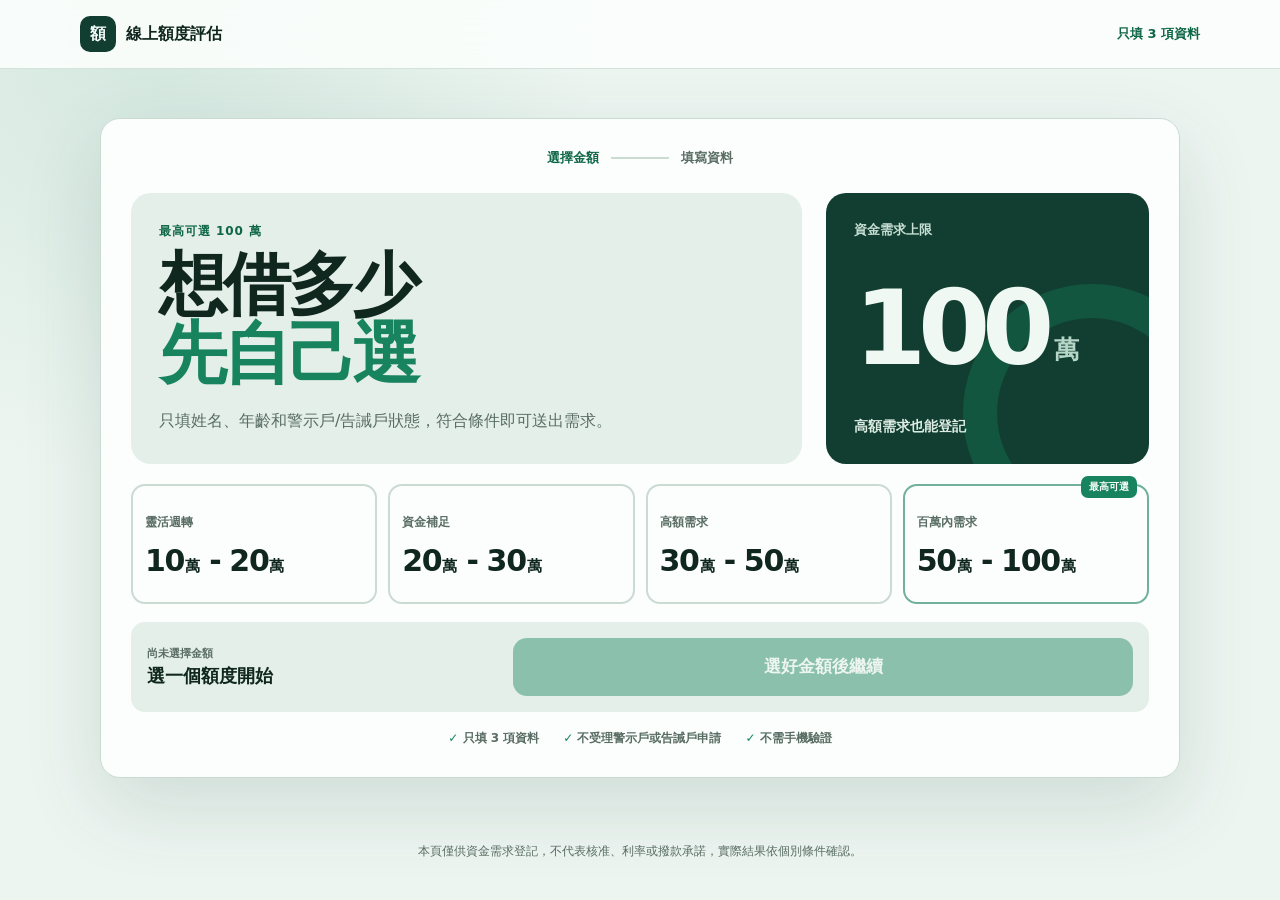
==== f/index.html @ 145fae78 "Initialize D landing pages from Copy16 for Copy19" ====
<!doctype html>
<html lang="zh-Hant">
<head>
  <script src="../repo-pixels.js?v=20261010-1"></script>
  <meta charset="utf-8">
  <meta name="viewport" content="width=device-width, initial-scale=1, viewport-fit=cover">
  <meta name="description" content="最高可選 100 萬，只填三項基本資料即可送出資金需求。">
  <meta name="theme-color" content="#edf6f1">
  <title>選好金額，立即送出資金需求</title>
  <link rel="stylesheet" href="../styles.css?v=2026072801">
  <script src="../app.js?v=20261111-warning-label" defer></script>
</head>
<body data-page="amount">
  <header class="site-header">
    <div class="header-inner">
      <a class="wordmark" href="index.html" aria-label="返回金額選擇頁">
        <span class="wordmark-mark" aria-hidden="true">額</span>
        <span>線上額度評估</span>
      </a>
      <span class="header-note">只填 3 項資料</span>
    </div>
  </header>

  <main class="amount-main">
    <section class="amount-shell" aria-labelledby="amount-title">
      <div class="flow-nav" aria-label="申請流程">
        <span class="flow-item current">選擇金額</span>
        <span class="flow-line" aria-hidden="true"></span>
        <span class="flow-item">填寫資料</span>
      </div>

      <div class="amount-hero">
        <div class="amount-intro">
          <p class="eyebrow">最高可選 100 萬</p>
          <h1 id="amount-title">想借多少<br><strong>先自己選</strong></h1>
          <p>只填姓名、年齡和警示戶/告誡戶狀態，符合條件即可送出需求。</p>
        </div>
        <div class="limit-visual" aria-label="最高資金需求一百萬">
          <span>資金需求上限</span>
          <div><strong>100</strong><b>萬</b></div>
          <p>高額需求也能登記</p>
        </div>
      </div>

      <div class="amount-grid" id="amount-options" aria-label="選擇需求金額">
        <button class="amount-option" type="button" data-amount="10萬-20萬" aria-pressed="false">
          <small>靈活週轉</small>
          <span class="amount-number">10<span>萬</span> - 20<span>萬</span></span>
        </button>
        <button class="amount-option" type="button" data-amount="20萬-30萬" aria-pressed="false">
          <small>資金補足</small>
          <span class="amount-number">20<span>萬</span> - 30<span>萬</span></span>
        </button>
        <button class="amount-option" type="button" data-amount="30萬-50萬" aria-pressed="false">
          <small>高額需求</small>
          <span class="amount-number">30<span>萬</span> - 50<span>萬</span></span>
        </button>
        <button class="amount-option featured" type="button" data-amount="50萬-100萬" aria-pressed="false">
          <span class="featured-label">最高可選</span>
          <small>百萬內需求</small>
          <span class="amount-number">50<span>萬</span> - 100<span>萬</span></span>
        </button>
      </div>

      <div class="selection-bar">
        <div class="selection-message" id="selection-message" aria-live="polite">
          <span>尚未選擇金額</span>
          <strong>選一個額度開始</strong>
        </div>
        <button class="primary-button amount-continue" id="amount-continue" type="button" disabled>
          選好金額後繼續
        </button>
      </div>

      <div class="trust-list" aria-label="申請說明">
        <span><b aria-hidden="true">✓</b> 只填 3 項資料</span>
        <span><b aria-hidden="true">✓</b> 不受理警示戶或告誡戶申請</span>
        <span><b aria-hidden="true">✓</b> 不需手機驗證</span>
      </div>
    </section>
  </main>

  <footer class="site-footer">
    <p>本頁僅供資金需求登記，不代表核准、利率或撥款承諾，實際結果依個別條件確認。</p>
  </footer>

  <noscript>請開啟 JavaScript 後使用線上申請功能。</noscript>
</body>
</html>
---- styles.css ----
:root {
  color-scheme: light dark;
  --bg: #edf5f1;
  --surface: #fbfefc;
  --surface-soft: #e4efe9;
  --text: #10271f;
  --text-soft: #596d65;
  --line: #cadbd2;
  --accent: #18845f;
  --accent-strong: #0f6748;
  --accent-soft: #d8eee3;
  --accent-ink: #113e30;
  --danger: #a7352b;
  --shadow: 0 28px 80px rgba(25, 74, 56, 0.14);
  --radius-card: 20px;
  --radius-control: 14px;
  --font-sans: "PingFang TC", "Microsoft JhengHei", "Noto Sans TC", system-ui, sans-serif;
}

* { box-sizing: border-box; }
html { background: var(--bg); }

body {
  margin: 0;
  min-width: 320px;
  min-height: 100dvh;
  overflow-x: hidden;
  background:
    radial-gradient(circle at 12% 4%, color-mix(in srgb, var(--accent) 12%, transparent), transparent 28rem),
    var(--bg);
  color: var(--text);
  font-family: var(--font-sans);
  -webkit-font-smoothing: antialiased;
}

button,
input { font: inherit; }

a { color: inherit; }

button,
a { -webkit-tap-highlight-color: transparent; }

.site-header {
  border-bottom: 1px solid color-mix(in srgb, var(--line) 80%, transparent);
  background: color-mix(in srgb, var(--surface) 90%, transparent);
  backdrop-filter: blur(16px);
}

.header-inner {
  width: min(1120px, calc(100% - 36px));
  min-height: 68px;
  margin: 0 auto;
  display: flex;
  align-items: center;
  justify-content: space-between;
  gap: 20px;
}

.wordmark {
  display: inline-flex;
  align-items: center;
  gap: 10px;
  color: var(--text);
  font-size: 16px;
  font-weight: 900;
  text-decoration: none;
}

.wordmark-mark {
  width: 36px;
  height: 36px;
  border-radius: 10px;
  display: grid;
  place-items: center;
  background: var(--accent-ink);
  color: #f5fbf8;
  font-weight: 900;
}

.header-note {
  color: var(--accent-strong);
  font-size: 13px;
  font-weight: 900;
}

.amount-main,
.apply-main {
  width: 100%;
  min-height: calc(100dvh - 128px);
}

.amount-main {
  display: grid;
  place-items: center;
  padding: 34px 18px 48px;
}

.amount-shell,
.apply-shell {
  width: min(100%, 1080px);
  margin: 0 auto;
}

.amount-shell {
  padding: 30px;
  border: 1px solid var(--line);
  border-radius: var(--radius-card);
  background: var(--surface);
  box-shadow: var(--shadow);
}

.flow-nav {
  display: flex;
  align-items: center;
  justify-content: center;
  gap: 12px;
  margin-bottom: 26px;
  color: var(--text-soft);
  font-size: 13px;
  font-weight: 900;
}

.flow-item { text-decoration: none; }
.flow-item.current,
.flow-item.done { color: var(--accent-strong); }
.flow-line { width: 58px; height: 2px; background: var(--line); }
.flow-line.active { background: var(--accent); }

.amount-hero {
  display: grid;
  grid-template-columns: minmax(0, 1.35fr) minmax(260px, 0.65fr);
  gap: 24px;
  align-items: stretch;
}

.amount-intro {
  min-height: 270px;
  padding: 30px 28px;
  display: flex;
  flex-direction: column;
  justify-content: center;
  border-radius: var(--radius-card);
  background: var(--surface-soft);
}

.eyebrow,
.form-kicker,
.success-kicker {
  margin: 0 0 10px;
  color: var(--accent-strong);
  font-size: 12px;
  font-weight: 900;
  letter-spacing: 0.08em;
}

.amount-intro h1 {
  max-width: 600px;
  margin: 0;
  font-size: clamp(42px, 6vw, 68px);
  line-height: 1.02;
  letter-spacing: -0.055em;
}

.amount-intro h1 strong {
  color: var(--accent);
  font-weight: 900;
}

.amount-intro > p:last-child {
  max-width: 480px;
  margin: 18px 0 0;
  color: var(--text-soft);
  font-size: 16px;
  line-height: 1.7;
}

.limit-visual {
  position: relative;
  min-height: 270px;
  overflow: hidden;
  padding: 28px;
  border-radius: var(--radius-card);
  display: flex;
  flex-direction: column;
  justify-content: space-between;
  background: var(--accent-ink);
  color: #eff8f3;
}

.limit-visual::after {
  content: "";
  position: absolute;
  width: 190px;
  height: 190px;
  right: -72px;
  bottom: -78px;
  border: 34px solid color-mix(in srgb, var(--accent) 70%, transparent);
  border-radius: 50%;
  opacity: 0.5;
  pointer-events: none;
}

.limit-visual > span {
  color: #c7ded4;
  font-size: 13px;
  font-weight: 800;
}

.limit-visual > div {
  position: relative;
  display: flex;
  align-items: flex-end;
  gap: 8px;
  z-index: 1;
}

.limit-visual strong {
  font-size: clamp(68px, 9vw, 104px);
  line-height: 0.82;
  letter-spacing: -0.08em;
}

.limit-visual b {
  padding-bottom: 5px;
  color: #b6d6c8;
  font-size: 25px;
}

.limit-visual p {
  position: relative;
  z-index: 1;
  margin: 0;
  color: #dcebe4;
  font-size: 14px;
  font-weight: 800;
}

.amount-grid {
  display: grid;
  grid-template-columns: repeat(4, minmax(0, 1fr));
  gap: 11px;
  margin-top: 20px;
}

.amount-option {
  position: relative;
  min-height: 120px;
  padding: 20px 12px 16px;
  border: 2px solid var(--line);
  border-radius: var(--radius-control);
  background: var(--surface);
  color: var(--text);
  cursor: pointer;
  text-align: left;
  transition: transform 180ms ease, border-color 180ms ease, background-color 180ms ease, color 180ms ease, box-shadow 180ms ease;
}

.amount-option:hover {
  border-color: var(--accent);
  transform: translateY(-3px);
}

.amount-option:active { transform: scale(0.98); }

.amount-option.selected {
  border-color: var(--accent-ink);
  background: var(--accent-ink);
  color: #f1faf5;
  box-shadow: 0 14px 30px rgba(17, 62, 48, 0.22);
}

.amount-option small {
  display: block;
  margin-bottom: 12px;
  color: var(--text-soft);
  font-size: 12px;
  font-weight: 800;
}

.amount-option.selected small { color: #c8ded4; }

.amount-number {
  display: block;
  font-size: clamp(22px, 2.4vw, 30px);
  font-weight: 900;
  font-variant-numeric: tabular-nums;
  letter-spacing: -0.045em;
  white-space: nowrap;
}

.amount-number span {
  margin-left: 1px;
  font-size: 0.5em;
  letter-spacing: 0;
}

.featured { border-color: color-mix(in srgb, var(--accent) 50%, var(--line)); }

.featured-label {
  position: absolute;
  top: -10px;
  right: 10px;
  padding: 4px 8px;
  border-radius: 7px;
  background: var(--accent);
  color: #f7fcf9;
  font-size: 10px;
  font-weight: 900;
}

.amount-option.selected .featured-label {
  background: #edf7f2;
  color: var(--accent-ink);
}

.selection-bar {
  margin-top: 18px;
  padding: 16px;
  border-radius: var(--radius-control);
  display: grid;
  grid-template-columns: minmax(200px, 0.72fr) minmax(300px, 1.28fr);
  gap: 18px;
  align-items: center;
  background: var(--surface-soft);
}

.selection-message {
  min-height: 48px;
  display: flex;
  flex-direction: column;
  justify-content: center;
}

.selection-message span {
  color: var(--text-soft);
  font-size: 11px;
  font-weight: 800;
}

.selection-message strong {
  margin-top: 3px;
  color: var(--text);
  font-size: 18px;
  font-weight: 900;
}

.selection-message.ready strong { color: var(--accent-strong); }

.primary-button,
.line-button {
  min-height: 58px;
  padding: 10px 20px;
  border: 0;
  border-radius: var(--radius-control);
  display: inline-flex;
  align-items: center;
  justify-content: center;
  background: var(--accent);
  color: #f8fcfa;
  text-decoration: none;
  font-weight: 900;
  cursor: pointer;
  box-shadow: 0 12px 26px rgba(24, 132, 95, 0.24);
  transition: background-color 160ms ease, transform 160ms ease, opacity 160ms ease;
}

.primary-button:hover:not(:disabled),
.line-button:hover { background: var(--accent-strong); }

.primary-button:active:not(:disabled),
.line-button:active { transform: scale(0.985); }

.primary-button:disabled {
  cursor: not-allowed;
  opacity: 0.44;
  box-shadow: none;
}

.amount-continue {
  width: 100%;
  font-size: 17px;
  white-space: nowrap;
}

.amount-option:focus-visible,
.primary-button:focus-visible,
.line-button:focus-visible,
.restart-link:focus-visible,
input:focus-visible,
.warning-option:has(input:focus-visible) {
  outline: 3px solid color-mix(in srgb, var(--accent) 34%, transparent);
  outline-offset: 3px;
}

.trust-list {
  margin-top: 18px;
  display: flex;
  justify-content: center;
  flex-wrap: wrap;
  gap: 10px 24px;
  color: var(--text-soft);
  font-size: 12px;
  font-weight: 800;
}

.trust-list b { color: var(--accent); }

.apply-main { padding: 34px 18px 48px; }
.apply-shell { max-width: 940px; }
.apply-shell > .flow-nav { margin-bottom: 22px; }

.apply-layout {
  display: grid;
  grid-template-columns: minmax(250px, 0.72fr) minmax(0, 1.4fr);
  gap: 20px;
  align-items: start;
}

.amount-summary,
.form-panel,
.success-panel {
  border: 1px solid var(--line);
  border-radius: var(--radius-card);
  background: var(--surface);
  box-shadow: var(--shadow);
}

.amount-summary {
  position: sticky;
  top: 24px;
  overflow: hidden;
  padding: 28px;
}

.amount-summary::before {
  content: "";
  position: absolute;
  width: 120px;
  height: 120px;
  right: -54px;
  top: -58px;
  border-radius: 50%;
  background: var(--accent-soft);
}

.amount-summary > span,
.success-amount span {
  position: relative;
  color: var(--text-soft);
  font-size: 13px;
  font-weight: 800;
}

.amount-summary > strong,
.success-amount strong {
  position: relative;
  display: block;
  margin: 8px 0 12px;
  color: var(--accent-strong);
  font-size: clamp(33px, 4vw, 46px);
  line-height: 1.08;
  font-variant-numeric: tabular-nums;
  letter-spacing: -0.05em;
}

.amount-summary > a {
  position: relative;
  color: var(--accent-strong);
  font-size: 13px;
  font-weight: 900;
}

.summary-note {
  margin-top: 28px;
  padding: 18px;
  border-radius: var(--radius-control);
  background: var(--surface-soft);
}

.summary-note b { font-size: 14px; }
.summary-note p {
  margin: 5px 0 0;
  color: var(--text-soft);
  font-size: 12px;
  line-height: 1.6;
}

.form-panel { padding: 34px; }
.form-kicker { margin-bottom: 8px; }

.form-heading h1 {
  margin: 0;
  font-size: clamp(31px, 4vw, 43px);
  line-height: 1.08;
  letter-spacing: -0.04em;
}

.form-heading > p:last-child {
  margin: 10px 0 28px;
  color: var(--text-soft);
  line-height: 1.7;
}

.field-grid {
  display: grid;
  grid-template-columns: repeat(2, minmax(0, 1fr));
  gap: 18px;
}

.field label,
.warning-fieldset legend {
  display: block;
  margin-bottom: 8px;
  color: var(--text);
  font-size: 14px;
  font-weight: 900;
}

.field input {
  width: 100%;
  height: 54px;
  padding: 0 14px;
  border: 1px solid var(--line);
  border-radius: var(--radius-control);
  background: var(--surface);
  color: var(--text);
}

.field input::placeholder {
  color: color-mix(in srgb, var(--text-soft) 82%, transparent);
}

.field input.invalid { border-color: var(--danger); }

.age-rule {
  margin: 8px 0 0;
  display: flex;
  flex-wrap: wrap;
  gap: 6px;
}

.age-rule span {
  padding: 6px 10px;
  display: inline-flex;
  align-items: center;
  border-radius: 999px;
  font-size: 12px;
  font-weight: 850;
  line-height: 1.2;
}

.age-eligible {
  color: #08745f;
  background: #e6f8f1;
  border: 1px solid #bce9d9;
}

.age-ineligible {
  color: #a23b2c;
  background: #fff0ed;
  border: 1px solid #f2c7be;
}

.field-error {
  min-height: 18px;
  margin: 5px 0 0;
  color: var(--danger);
  font-size: 12px;
  line-height: 1.35;
}

.warning-fieldset {
  margin: 10px 0 0;
  padding: 0;
  border: 0;
}

.warning-options {
  display: grid;
  grid-template-columns: repeat(2, minmax(0, 1fr));
  gap: 12px;
}

.warning-option { cursor: pointer; }

.warning-option input {
  position: absolute;
  opacity: 0;
  pointer-events: none;
}

.warning-option > span {
  min-height: 78px;
  padding: 14px;
  border: 2px solid var(--line);
  border-radius: var(--radius-control);
  display: flex;
  flex-direction: column;
  justify-content: center;
  background: var(--surface);
  transition: border-color 160ms ease, background-color 160ms ease, transform 160ms ease;
}

.warning-option:hover > span { border-color: var(--accent); }
.warning-option:active > span { transform: scale(0.985); }

.warning-option input:checked + span {
  border-color: var(--accent);
  background: var(--accent-soft);
}

.warning-option b {
  color: var(--text);
  font-size: 18px;
}

.warning-option small {
  margin-top: 4px;
  color: var(--text-soft);
}

.warning-help {
  margin: 9px 0 0;
  color: var(--accent-strong);
  font-size: 12px;
  font-weight: 900;
}

.warning-help.is-rejected {
  color: #b42318;
}

.privacy-note {
  margin-top: 18px;
  padding: 14px;
  border-radius: var(--radius-control);
  background: var(--surface-soft);
  color: var(--text-soft);
  font-size: 12px;
  line-height: 1.7;
}

.form-status {
  min-height: 22px;
  margin: 12px 0 4px;
  color: var(--danger);
  text-align: center;
  font-size: 13px;
  font-weight: 800;
}

.submit-button {
  width: 100%;
  font-size: 17px;
  white-space: nowrap;
}

.success-panel {
  width: min(100%, 690px);
  margin: 36px auto;
  padding: 42px 32px;
  text-align: center;
}

.success-mark {
  width: 62px;
  height: 62px;
  margin: 0 auto 16px;
  border-radius: 50%;
  display: grid;
  place-items: center;
  background: var(--accent);
  color: #f6fcf9;
  font-size: 30px;
  font-weight: 900;
}

.success-kicker { margin-bottom: 7px; }

.success-panel h1 {
  margin: 0;
  font-size: clamp(32px, 5vw, 47px);
  letter-spacing: -0.045em;
}

.success-panel > p:not(.success-kicker):not(.line-id-label):not(.copy-name-status):not(.line-required-note) {
  max-width: 540px;
  margin: 12px auto 22px;
  color: var(--text-soft);
  line-height: 1.8;
}

.success-intro {
  font-size: 15px;
}

.completion-alert {
  max-width: 540px;
  margin: 0 auto 16px;
  padding: 15px 17px;
  border: 1px solid #e1a73f;
  border-left: 5px solid #c77816;
  border-radius: var(--radius-control);
  background: #fff4d9;
  color: #562f08;
  text-align: left;
}

.completion-alert strong,
.completion-alert span {
  display: block;
}

.completion-alert strong {
  margin-bottom: 4px;
  font-size: 16px;
  font-weight: 900;
}

.completion-alert span {
  font-size: 13px;
  font-weight: 700;
  line-height: 1.65;
}

.success-amount {
  margin: 0 auto 12px;
  padding: 17px;
  border-radius: var(--radius-control);
  background: var(--accent-soft);
}

.success-amount strong { margin-bottom: 0; }

.line-name-card {
  max-width: 540px;
  margin: 0 auto 16px;
  padding: 19px;
  border: 2px solid var(--accent);
  border-radius: var(--radius-control);
  background: color-mix(in srgb, var(--accent-soft) 58%, var(--surface));
}

.line-name-card > span {
  display: block;
  color: var(--text-soft);
  font-size: 13px;
  font-weight: 800;
}

.line-name-card > strong {
  display: block;
  margin: 7px 0 13px;
  color: var(--accent-strong);
  font-size: clamp(25px, 6vw, 34px);
  line-height: 1.2;
  letter-spacing: 0.04em;
  overflow-wrap: anywhere;
}

.copy-name-button {
  min-height: 40px;
  padding: 8px 18px;
  border: 1px solid var(--accent);
  border-radius: 10px;
  background: var(--surface);
  color: var(--accent-strong);
  font-size: 14px;
  font-weight: 900;
  cursor: pointer;
}

.copy-name-button:hover {
  background: var(--accent-soft);
}

.copy-name-status {
  min-height: 20px;
  margin: 8px 0 0;
  color: var(--accent-strong);
  font-size: 12px;
  font-weight: 800;
}

.line-steps {
  max-width: 540px;
  margin: 0 auto 20px;
  padding: 0;
  display: grid;
  gap: 8px;
  list-style: none;
  text-align: left;
}

.line-steps li {
  min-height: 46px;
  padding: 9px 12px;
  border: 1px solid var(--line);
  border-radius: var(--radius-control);
  display: flex;
  align-items: center;
  gap: 11px;
}

.line-steps span {
  width: 27px;
  height: 27px;
  flex: 0 0 auto;
  border-radius: 50%;
  display: grid;
  place-items: center;
  background: var(--accent);
  color: #f6fcf9;
  font-size: 13px;
  font-weight: 900;
}

.line-steps p {
  margin: 0;
  color: var(--text);
  font-size: 14px;
  font-weight: 800;
}

.line-button {
  width: min(100%, 540px);
  min-height: 62px;
  font-size: 17px;
  white-space: nowrap;
}

.line-required-note {
  max-width: 540px;
  margin: 10px auto 13px;
  color: var(--danger);
  font-size: 12px;
  font-weight: 850;
  line-height: 1.6;
}

.line-id-label {
  margin: 12px 0 16px;
  color: var(--text-soft);
  font-size: 13px;
}

.line-id-label strong { color: var(--text); }

.restart-link {
  display: inline-block;
  padding: 7px;
  color: var(--text-soft);
  font-size: 12px;
}

.site-footer {
  padding: 0 18px 28px;
  color: var(--text-soft);
  text-align: center;
  font-size: 12px;
  line-height: 1.7;
}

.site-footer p {
  max-width: 760px;
  margin: 0 auto;
}

noscript {
  display: block;
  padding: 12px;
  background: var(--danger);
  color: #fdf8f7;
  text-align: center;
}

[hidden] { display: none !important; }

@media (prefers-reduced-motion: no-preference) {
  .amount-shell,
  .apply-layout,
  .success-panel {
    animation: enter-page 460ms cubic-bezier(0.16, 1, 0.3, 1) both;
  }

  @keyframes enter-page {
    from { opacity: 0; transform: translateY(12px); }
    to { opacity: 1; transform: translateY(0); }
  }
}

@media (max-width: 840px) {
  .amount-hero { grid-template-columns: minmax(0, 1.2fr) minmax(230px, 0.8fr); }
  .amount-grid { grid-template-columns: repeat(2, minmax(0, 1fr)); }
  .apply-layout { grid-template-columns: 1fr; }
  .amount-summary { position: static; }
  .summary-note { display: none; }
}

@media (max-width: 620px) {
  .header-inner {
    width: min(100% - 28px, 1120px);
    min-height: 60px;
  }

  .wordmark { font-size: 14px; }
  .wordmark-mark { width: 32px; height: 32px; border-radius: 9px; }
  .header-note { font-size: 11px; }

  .amount-main {
    display: block;
    padding: 14px 10px 28px;
  }

  .amount-shell {
    padding: 18px 12px;
    border-radius: 17px;
  }

  .flow-nav { margin-bottom: 18px; }
  .flow-line { width: 40px; }
  .amount-hero { grid-template-columns: 1fr; gap: 10px; }

  .amount-intro {
    min-height: auto;
    padding: 25px 20px;
  }

  .amount-intro h1 { font-size: 43px; }
  .amount-intro > p:last-child { margin-top: 14px; font-size: 14px; }

  .limit-visual {
    min-height: 118px;
    padding: 18px 20px;
    display: grid;
    grid-template-columns: 1fr auto;
    grid-template-rows: auto auto;
    align-items: end;
  }

  .limit-visual > div {
    grid-row: 1 / 3;
    grid-column: 2;
  }

  .limit-visual strong { font-size: 61px; }
  .limit-visual b { font-size: 19px; }
  .limit-visual p { align-self: end; }

  .amount-grid { gap: 8px; margin-top: 12px; }

  .amount-option {
    min-height: 105px;
    padding: 17px 9px 13px;
  }

  .amount-number { font-size: 21px; }
  .amount-option small { margin-bottom: 10px; }

  .selection-bar {
    margin-top: 10px;
    padding: 12px;
    grid-template-columns: 1fr;
    gap: 10px;
  }

  .selection-message {
    min-height: 40px;
    text-align: center;
  }

  .amount-continue {
    min-height: 58px;
    font-size: 15px;
  }

  .trust-list {
    display: grid;
    grid-template-columns: 1fr;
    gap: 6px;
    text-align: center;
  }

  .apply-main { padding: 14px 10px 30px; }
  .apply-shell > .flow-nav { margin-bottom: 14px; }
  .amount-summary { padding: 20px; }
  .amount-summary > strong { font-size: 35px; }
  .form-panel { padding: 25px 16px; }
  .field-grid { grid-template-columns: 1fr; gap: 8px; }
  .age-rule { gap: 5px; }
  .age-rule span { padding: 6px 9px; font-size: 11px; }
  .warning-options { gap: 8px; }
  .warning-option > span { min-height: 72px; padding: 12px 10px; }
  .success-panel { margin: 18px auto; padding: 32px 15px; }
  .line-button { min-height: 60px; font-size: 15px; }
  .completion-alert { padding: 13px 14px; }
  .line-name-card { padding: 17px 13px; }
  .copy-name-button { width: 100%; }
}

@media (prefers-color-scheme: dark) {
  :root {
    --bg: #10221b;
    --surface: #172b23;
    --surface-soft: #20382f;
    --text: #edf7f2;
    --text-soft: #b4c7be;
    --line: #355247;
    --accent: #62c89f;
    --accent-strong: #7bd9b4;
    --accent-soft: #23493a;
    --accent-ink: #0d3529;
    --danger: #ff9b91;
    --shadow: 0 28px 80px rgba(2, 13, 9, 0.28);
  }

  .primary-button,
  .line-button,
  .success-mark,
  .line-steps span {
    color: #0a2a20;
  }

  .amount-option.selected { color: #edf8f3; }
  .amount-option.selected small { color: #bdd8cc; }
  .amount-option.selected .featured-label {
    background: #dcefe6;
    color: #113e30;
  }

  .completion-alert {
    border-color: #b87b27;
    border-left-color: #e3a449;
    background: #342815;
    color: #ffe4ad;
  }

  .copy-name-button {
    background: var(--surface);
  }
}

@media (prefers-reduced-motion: reduce) {
  *,
  *::before,
  *::after {
    scroll-behavior: auto !important;
    transition-duration: 0.01ms !important;
    animation-duration: 0.01ms !important;
  }
}
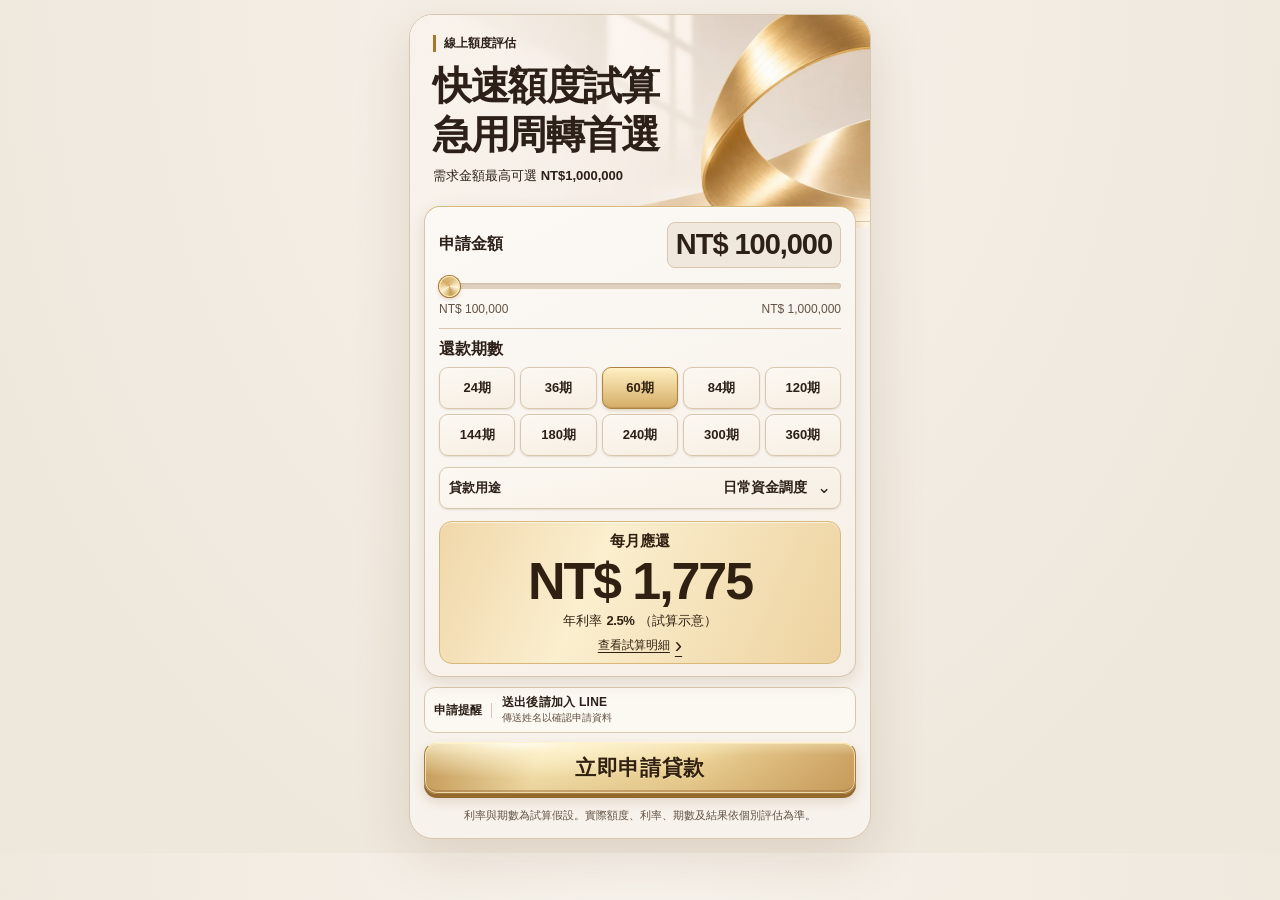
==== commit 5fe1010f: "Apply Champagne Arc to Copy19 F landing page" ====
--- a/f/index.html
+++ b/f/index.html
@@ -1,89 +1,106 @@
 <!doctype html>
 <html lang="zh-Hant">
 <head>
-  <script src="../repo-pixels.js?v=20261010-1"></script>
-  <meta charset="utf-8">
-  <meta name="viewport" content="width=device-width, initial-scale=1, viewport-fit=cover">
-  <meta name="description" content="最高可選 100 萬，只填三項基本資料即可送出資金需求。">
-  <meta name="theme-color" content="#edf6f1">
-  <title>選好金額，立即送出資金需求</title>
-  <link rel="stylesheet" href="../styles.css?v=2026072801">
-  <script src="../app.js?v=20261111-warning-label" defer></script>
+ <meta charset="UTF-8"><meta name="viewport" content="width=device-width,initial-scale=1,viewport-fit=cover">
+ <meta name="description" content="最高可選 100 萬，線上試算每月還款，再填寫基本資料送出資金需求。">
+ <meta name="theme-color" content="#f7f2eb" media="(prefers-color-scheme: light)"><meta name="theme-color" content="#2a211b" media="(prefers-color-scheme: dark)"><title>資金需求線上評估</title>
+ <link rel="preload" as="image" href="../champagne-arc/hero.webp">
+ <link rel="stylesheet" href="../copper-c/base.css?v=20261119-1"><link rel="stylesheet" href="../copper-c/notice.css?v=20261119-1"><link rel="stylesheet" href="../copper-c/ice.css?v=20261119-1"><link rel="stylesheet" href="../copper-c/optical-blue.css?v=20261119-1"><link rel="stylesheet" href="../copper-c/form.css?v=20261119-1"><link rel="stylesheet" href="../champagne-arc/theme.css?v=20261124-3">
+ <script src="../repo-pixels.js?v=20261010-1"></script><script src="../app.js?v=20261124-f-champagne" defer></script><script src="../copper-c/calculator.js?v=20261124-f-champagne" defer></script><script src="../copper-c/ice.js?v=20261119-1" defer></script>
 </head>
-<body data-page="amount">
-  <header class="site-header">
-    <div class="header-inner">
-      <a class="wordmark" href="index.html" aria-label="返回金額選擇頁">
-        <span class="wordmark-mark" aria-hidden="true">額</span>
-        <span>線上額度評估</span>
-      </a>
-      <span class="header-note">只填 3 項資料</span>
+<body data-page="f-champagne"><main class="app champagne-arc" id="c-same-page">
+ <header class="intro-module" id="c-estimate-header"><img class="optical-hero-image" src="../champagne-arc/hero.webp" width="1040" height="520" fetchpriority="high" alt=""><div class="copper-brand"><span class="copper-service">線上額度評估</span></div><div class="top"><h1>快速額度試算<span>急用周轉首選</span></h1></div><p>需求金額最高可選 <strong>NT$1,000,000</strong></p></header>
+ <section id="calculator" class="screen">
+  <div class="calculator-panel">
+   <div class="amount"><label for="amount">申請金額</label><strong id="amount-value">NT$ 100,000</strong><input id="amount" type="range" min="100000" max="1000000" step="50000" value="100000"><div class="limits"><span>NT$ 100,000</span><span>NT$ 1,000,000</span></div></div>
+   <div class="term-section"><h2>還款期數</h2><div class="terms choices"><button type="button" data-term="24">24期</button><button type="button" data-term="36">36期</button><button type="button" data-term="60" class="selected" aria-pressed="true">60期</button><button type="button" data-term="84">84期</button><button type="button" data-term="120">120期</button><button type="button" data-term="144">144期</button><button type="button" data-term="180">180期</button><button type="button" data-term="240">240期</button><button type="button" data-term="300">300期</button><button type="button" data-term="360">360期</button></div></div>
+   <details class="purpose-section" aria-labelledby="champagne-purpose"><summary><span id="champagne-purpose">貸款用途</span><strong id="purpose-value">日常資金調度</strong><b aria-hidden="true">⌄</b></summary><div class="purposes choices"><button type="button" class="selected" aria-pressed="true">日常資金調度</button><button type="button">整合既有貸款</button><button type="button">自營生意備款</button><button type="button">家庭臨時支出</button><button type="button">設備工具添購</button><button type="button">其他資金安排</button></div></details>
+   <div class="result"><div class="payment-row"><div><p>每月應還</p><strong id="payment">NT$ 1,775</strong></div><div class="rate-block"><span>年利率</span><b id="rate">2.5%</b><span>（試算示意）</span></div></div><details class="cost-details"><summary>查看試算明細<span aria-hidden="true">›</span></summary><div class="metrics"><div><span>總利息</span><b id="interest"></b></div><div><span>總還款</span><b id="total"></b></div></div></details></div>
+  </div>
+  <div class="apply-dock"><div class="optical-activity-slot"><aside class="application-notice" aria-label="申請提醒"><span class="optical-activity-label">申請提醒</span><span class="optical-activity-copy"><span class="capsule-person"><strong>送出後請加入 LINE</strong></span><span class="capsule-status">傳送姓名以確認申請資料</span></span></aside></div><button type="button" class="primary" id="apply">立即申請貸款</button></div>
+  <p class="disclaimer">利率與期數為試算假設。實際額度、利率、期數及結果依個別評估為準。</p>
+ </section>
+ <div id="c-application" hidden>
+  <header class="intro-module">
+    <div class="copper-brand"><span class="copper-service">線上額度評估</span></div>
+    <div class="top">
+      <button type="button" class="form-back" id="c-return-to-estimate" aria-label="返回金額試算">‹</button>
+      <h1>快速額度試算<span>急用周轉首選</span></h1>
     </div>
+    <p>需求金額最高可選 <strong>NT$1,000,000</strong></p>
   </header>
-
-  <main class="amount-main">
-    <section class="amount-shell" aria-labelledby="amount-title">
-      <div class="flow-nav" aria-label="申請流程">
-        <span class="flow-item current">選擇金額</span>
-        <span class="flow-line" aria-hidden="true"></span>
-        <span class="flow-item">填寫資料</span>
+  <div id="application-layout">
+    <section id="application" class="screen" hidden aria-labelledby="form-title">
+      <div class="application-heading">
+        <h2 id="form-title" tabindex="-1">填寫申請資料</h2>
+        <p>請填寫本人真實資料，方便專員接續確認。</p>
       </div>
-
-      <div class="amount-hero">
-        <div class="amount-intro">
-          <p class="eyebrow">最高可選 100 萬</p>
-          <h1 id="amount-title">想借多少<br><strong>先自己選</strong></h1>
-          <p>只填姓名、年齡和警示戶/告誡戶狀態，符合條件即可送出需求。</p>
+      <form id="lead-form" class="application-workspace" novalidate>
+        <div class="amount-editor form-amount inline-amount">
+          <div class="inline-amount-heading">
+            <span id="c-amount-label">需求金額</span>
+            <strong id="selected-amount" aria-live="polite">尚未選擇</strong>
+          </div>
+          <div class="bands" id="c-amount-options" role="group" aria-labelledby="c-amount-label">
+            <button type="button" data-amount="10萬-20萬" aria-pressed="false">10萬-20萬</button>
+            <button type="button" data-amount="20萬-30萬" aria-pressed="false">20萬-30萬</button>
+            <button type="button" data-amount="30萬-50萬" aria-pressed="false">30萬-50萬</button>
+            <button type="button" data-amount="50萬-100萬" aria-pressed="false">50萬-100萬</button>
+          </div>
         </div>
-        <div class="limit-visual" aria-label="最高資金需求一百萬">
-          <span>資金需求上限</span>
-          <div><strong>100</strong><b>萬</b></div>
-          <p>高額需求也能登記</p>
+        <div class="identity-fields">
+          <label class="field" for="name">姓名
+            <input id="name" name="name" type="text" autocomplete="name" enterkeyhint="next" placeholder="請輸入姓名" required aria-describedby="name-error">
+            <span id="name-error" class="field-error" data-error-for="name" aria-live="polite"></span>
+          </label>
+          <label class="field" for="age">年齡
+            <input id="age" name="age" type="text" inputmode="numeric" maxlength="3" enterkeyhint="next" placeholder="例：35" required aria-describedby="age-hint age-error">
+            <small id="age-hint">18-60 歲可辦理；60 歲以上目前無法辦理</small>
+            <span id="age-error" class="field-error" data-error-for="age" aria-live="polite"></span>
+          </label>
+          <label class="field" for="phone">手機號碼
+            <input id="phone" name="phone" type="tel" autocomplete="tel" enterkeyhint="done" placeholder="請填寫手機號碼" required aria-describedby="phone-error">
+            <span id="phone-error" class="field-error" data-error-for="phone" aria-live="polite"></span>
+          </label>
         </div>
+        <fieldset class="warning-fieldset">
+          <legend>是否為警示戶/告誡戶</legend>
+          <div class="warning-options">
+            <label><input type="radio" name="warning_account" value="非警示戶" required><span>否</span></label>
+            <label><input type="radio" name="warning_account" value="警示戶" required><span>是</span></label>
+          </div>
+          <p id="warning-help">本服務目前不受理警示戶或告誡戶申請。</p>
+          <p class="field-error" data-error-for="warning_account" role="alert"></p>
+          <p id="form-status" role="status" aria-live="polite"></p>
+        </fieldset>
+        <p class="privacy">送出即表示同意將資料用於需求評估及聯絡。請勿提供網銀密碼、簡訊驗證碼或先行匯款。</p>
+        <div class="form-submit">
+          <button class="primary" id="submit-button" type="submit">立即送出需求</button>
+        </div>
+      </form>
+    </section>
+  </div>
+  <section id="success-panel" class="screen" hidden tabindex="-1" aria-labelledby="success-title">
+    <div class="card success">
+      <div class="check" aria-hidden="true">✓</div>
+      <h1 id="success-title">資料已收到<br>還差最後一步</h1>
+      <p>請加入 LINE 並主動傳送姓名，專員收到後才能開始確認。</p>
+      <div class="summary success-amount">
+        <span>本次需求金額</span><strong id="success-amount">待確認</strong>
       </div>
-
-      <div class="amount-grid" id="amount-options" aria-label="選擇需求金額">
-        <button class="amount-option" type="button" data-amount="10萬-20萬" aria-pressed="false">
-          <small>靈活週轉</small>
-          <span class="amount-number">10<span>萬</span> - 20<span>萬</span></span>
-        </button>
-        <button class="amount-option" type="button" data-amount="20萬-30萬" aria-pressed="false">
-          <small>資金補足</small>
-          <span class="amount-number">20<span>萬</span> - 30<span>萬</span></span>
-        </button>
-        <button class="amount-option" type="button" data-amount="30萬-50萬" aria-pressed="false">
-          <small>高額需求</small>
-          <span class="amount-number">30<span>萬</span> - 50<span>萬</span></span>
-        </button>
-        <button class="amount-option featured" type="button" data-amount="50萬-100萬" aria-pressed="false">
-          <span class="featured-label">最高可選</span>
-          <small>百萬內需求</small>
-          <span class="amount-number">50<span>萬</span> - 100<span>萬</span></span>
-        </button>
+      <div class="summary">
+        <span>進入 LINE 後請傳送</span><strong id="line-name-to-send">待確認</strong>
+        <button type="button" class="copy-name-button" id="copy-line-name-button">複製姓名</button>
       </div>
-
-      <div class="selection-bar">
-        <div class="selection-message" id="selection-message" aria-live="polite">
-          <span>尚未選擇金額</span>
-          <strong>選一個額度開始</strong>
-        </div>
-        <button class="primary-button amount-continue" id="amount-continue" type="button" disabled>
-          選好金額後繼續
-        </button>
-      </div>
-
-      <div class="trust-list" aria-label="申請說明">
-        <span><b aria-hidden="true">✓</b> 只填 3 項資料</span>
-        <span><b aria-hidden="true">✓</b> 不受理警示戶或告誡戶申請</span>
-        <span><b aria-hidden="true">✓</b> 不需手機驗證</span>
-      </div>
-    </section>
-  </main>
-
-  <footer class="site-footer">
-    <p>本頁僅供資金需求登記，不代表核准、利率或撥款承諾，實際結果依個別條件確認。</p>
+      <a class="line" id="line-add-button" href="https://lin.ee/591VM3X" target="_blank" rel="noopener">LINE　複製姓名並加入 LINE</a>
+      <p id="copy-line-name-status" role="status" aria-live="polite"></p>
+      <p class="line-id-label" hidden>LINE ID：<strong id="line-id-text"></strong></p>
+      <a class="restart-link" href="">重新填寫</a>
+    </div>
+  </section>
+  <footer class="form-foot">
+    <p>本服務為需求登記與諮詢聯繫，不是銀行或放款機構。實際結果依個別條件確認。</p>
   </footer>
-
-  <noscript>請開啟 JavaScript 後使用線上申請功能。</noscript>
-</body>
-</html>
+ </div>
+ <noscript>請開啟 JavaScript 後使用線上申請功能。</noscript>
+</main></body></html>
--- a/copper-c/base.css
+++ b/copper-c/base.css
@@ -0,0 +1 @@
+*{box-sizing:border-box}body{margin:0;background:radial-gradient(ellipse at top,#f7f9fc,#e8edf4);color:#152538;font-family:-apple-system,BlinkMacSystemFont,"Segoe UI","Microsoft JhengHei",sans-serif;font-size:15px}button,input{font:inherit}button{cursor:pointer}button:focus-visible,input:focus-visible{outline:3px solid #7dc5f8;outline-offset:3px}[hidden]{display:none!important}.app{max-width:440px;min-height:100vh;margin:24px auto;background:#f6f8fc;border:1px solid #e3e8ef;border-radius:28px 28px 0 0;overflow:hidden}header{background:#091d36;color:#fff;padding:14px 18px 16px}.top{display:flex;align-items:center;gap:10px}.top strong{font-size:16px;letter-spacing:.03em}#back{border:0;background:#ffffff12;color:#c9d9ed;border-radius:50%;width:29px;height:29px;font-size:25px;line-height:1}.status{font-size:10px;color:#b6c8de;margin-left:auto;white-space:nowrap}.status i{display:inline-block;width:7px;height:7px;background:#16b899;border-radius:50%;margin-right:5px;box-shadow:0 0 0 4px #16b89918}header p{margin:8px 0 0 39px;font-size:12px;color:#c3d2e2}.screen{padding:14px 10px 26px}.card{padding:20px;background:#fff;border:1px solid #edf1f5;border-radius:19px;margin-bottom:13px;box-shadow:0 10px 26px #1e3c5510}h2{font-size:15px;margin:0 0 13px;font-weight:700}.amount-head{display:flex;align-items:center;justify-content:space-between;gap:8px}.amount-head label{font-weight:700}.amount-head strong{font-size:29px;letter-spacing:-.045em;font-weight:600;white-space:nowrap}input[type=range]{width:100%;margin:25px 0 13px;accent-color:#087ec2;height:8px;cursor:pointer}.limits{display:flex;justify-content:space-between;color:#8a94a4;font-size:12px}.choices{display:grid;gap:10px}.terms{grid-template-columns:repeat(4,1fr)}.purposes{grid-template-columns:repeat(3,1fr)}.choices button{border:0;border-radius:16px;background:#edf0f6;color:#586374;min-height:45px;font-size:14px}.choices .selected{background:#0a203c;color:#fff;box-shadow:0 5px 12px #102b4422}.result{padding:20px;background:linear-gradient(115deg,#081e3c,#102e55);border-radius:18px;color:#fff;box-shadow:0 10px 24px #142e4914}.result-title{font-size:12px;color:#bdcde3}.result p{font-size:13px;margin:18px 0 3px;color:#c9d5e6}.result>strong{font-size:36px;color:#ffc65b;letter-spacing:-.03em;font-variant-numeric:tabular-nums}.metrics{display:grid;grid-template-columns:repeat(3,1fr);margin-top:19px;padding-top:16px;border-top:1px solid #ffffff20;gap:8px}.metrics span{display:block;font-size:12px;color:#adc0d7;margin-bottom:6px}.metrics b{font-size:16px;font-weight:500}.disclaimer{font-size:11px;color:#8792a2;line-height:1.7;padding:0 7px;margin:14px 0}.primary{width:100%;border:0;border-radius:15px;background:#097fc9;color:#fff;font-weight:600;font-size:17px;min-height:52px;padding:12px}.primary span{float:right;font-size:24px;margin-right:8px}.primary:active{background:#066cae}.trust{display:flex;justify-content:space-around;color:#8593a4;font-size:11px;margin-top:16px}.steps{display:flex;align-items:center;margin-bottom:24px}.steps span{display:grid;place-items:center;background:#e8edf3;color:#8190a2;width:31px;height:31px;border-radius:50%;font-size:13px}.steps .active{background:#0982ca;color:#fff}.steps i{flex:1;height:3px;background:#e7ecf2}h1{font-size:22px;line-height:1.5;margin:0 0 7px}.intro{font-size:13px;line-height:1.8;color:#7d8894;margin:0 0 18px}.bands{display:grid;grid-template-columns:repeat(2,minmax(0,1fr));gap:10px}.bands button{min-height:54px;padding:12px 5px;background:#fff;border:1px solid #dce3ea;border-radius:14px;color:#364856;white-space:nowrap}.bands .selected{background:#eaf5ff;border-color:#1885c3;color:#096496;box-shadow:0 0 0 2px #1885c312}.actions{display:flex;gap:10px;margin-top:14px}#previous{min-width:90px;border:1px solid #dce3ea;background:#f3f6f9;border-radius:14px;color:#576778}.privacy{font-size:11px;text-align:center;color:#939eac;line-height:1.8;padding:0 12px}.field{display:block;font-size:14px;font-weight:600;margin:18px 0}.field input{display:block;width:100%;min-height:50px;border:1px solid #d9e1ea;border-radius:12px;background:#fff;padding:12px;margin-top:8px;color:#1c3148;font-size:16px}.field small{display:block;font-size:11px;color:#8795a6;font-weight:400;line-height:1.7;margin-top:6px}.warnings{display:grid;gap:12px}.warnings label{padding:16px 12px;border:1px solid #dce3ea;border-radius:12px;line-height:1.5}.warnings label:has(:checked){background:#eaf5ff;border-color:#1885c3}.warnings input{accent-color:#097fc9}.summary{background:#f0f5fa;border-radius:13px;padding:17px;margin-top:20px}.summary span{display:block;font-size:12px;color:#7d8a9c;margin-bottom:5px}.summary strong{font-size:22px;color:#173a60}#error{font-size:13px;color:#b33b45;line-height:1.6;margin:12px 0 0}.success{text-align:center;padding:30px 20px}.success p{color:#6d7e91;line-height:1.8}.check{margin:0 auto 20px;border-radius:50%;width:60px;height:60px;display:grid;place-items:center;background:#e6f4ee;color:#06a64c;font-size:30px}.line{background:#06c755;color:#fff;border:0;border-radius:13px;padding:16px 8px;font-size:16px;font-weight:700;width:100%;margin-top:24px}.preview-note{font-size:11px}button{transition:background .15s} @media(max-width:480px){.app{margin:0;border:0;border-radius:0;max-width:none}.top strong{font-size:15px}.amount-head strong{font-size:27px}.card{padding:18px}.screen{padding:14px 12px 25px}}@media(max-width:350px){.amount-head strong{font-size:23px}.top strong{font-size:13px}.status{font-size:9px}header{padding-left:12px;padding-right:12px}.purposes{gap:7px}.choices button{font-size:12px}.bands button{font-size:13px}}@media(prefers-reduced-motion:reduce){*{transition:none!important;scroll-behavior:auto!important}}
--- a/copper-c/notice.css
+++ b/copper-c/notice.css
@@ -0,0 +1,8 @@
+/* Overlay only: no reserved space and no interception of calculator touches. */
+.application-notice{position:fixed;z-index:10;top:max(14px,env(safe-area-inset-top));left:50%;width:min(354px,calc(100% - 32px));box-sizing:border-box;display:flex;align-items:center;gap:11px;padding:11px 14px;border:1px solid #dce5ee;border-radius:16px;background:#fffffffa;box-shadow:0 8px 28px #0a203c24;pointer-events:none;color:#102943;opacity:0;transform:translate(-50%,-12px);visibility:hidden;transition:opacity .25s ease,transform .3s ease,visibility .3s}
+.application-notice.is-visible{opacity:1;transform:translate(-50%,0);visibility:visible}
+.notice-mark{display:grid;place-items:center;flex:0 0 32px;height:32px;border-radius:11px;background:#eaf2fa;color:#205680;font-size:19px;font-weight:700}
+.notice-copy{flex:1;min-width:0}.notice-person{display:flex;align-items:center;gap:9px;margin:0 0 3px;font-size:14px;line-height:1.4;white-space:nowrap}.notice-person strong{font-weight:650;letter-spacing:.04em}.notice-status{display:block;font-size:11px;line-height:1.4;color:#62768b;white-space:nowrap}
+.notice-amount{flex-shrink:0;padding:7px 10px;border-radius:10px;background:#fff1d0;color:#845509;white-space:nowrap;font-size:23px;line-height:1;font-weight:750;font-variant-numeric:tabular-nums;letter-spacing:-.6px}.notice-amount small{font-size:12px;margin-left:3px;font-weight:600;letter-spacing:0}
+@media(max-width:350px){.application-notice{gap:8px;padding:10px;width:calc(100% - 24px)}.notice-person{font-size:13px;gap:7px}.notice-mark{flex-basis:28px;height:30px}.notice-amount{padding:7px 8px;font-size:21px}.notice-status{font-size:10px}}
+@media(prefers-reduced-motion:reduce){.application-notice{transition:none;transform:translate(-50%,0)}}
--- a/copper-c/ice.css
+++ b/copper-c/ice.css
@@ -0,0 +1,38 @@
+:root{color-scheme:light;--ink:#102a43;--blue:#1769e0;--muted:#52677e}
+a.line{display:block;text-decoration:none;text-align:center;box-sizing:border-box}.field input.invalid{border-color:#b43c4c}.warning-fieldset p.field-error,.warning-fieldset .rejected{color:#b43c4c}.warning-fieldset #form-status{font-size:12px;color:#b43c4c}.warning-fieldset #form-status:empty{display:none}#copy-line-name-status{font-size:12px}
+body{background:radial-gradient(ellipse at 50% 0,#fcfdff 0,#e9eff6 70%);color:var(--ink);font-family:"PingFang TC","Noto Sans TC","Microsoft JhengHei",-apple-system,BlinkMacSystemFont,"Segoe UI",sans-serif;font-size:16px;-webkit-font-smoothing:antialiased}
+.app{position:relative;max-width:480px;margin:24px auto;min-height:calc(100dvh - 48px);background:linear-gradient(145deg,#f7faff,#eaf0f7 55%,#f7faff);border:1px solid #ffffff;border-radius:26px;box-shadow:0 24px 65px #18365314;overflow:clip}
+header{background:transparent;color:var(--ink);padding:22px 24px 0}.top{gap:10px}.top strong{font-size:16px;letter-spacing:.01em;font-weight:750}.header-label{margin-left:auto;font-size:12px;color:#60758b}#back{color:var(--ink);background:#dfe8f1;flex-shrink:0;width:32px;height:32px}.app:has(#calculator:not([hidden])) #back{display:none}
+.screen{padding:24px}.hero{margin:0 0 22px}.hero h1{font-size:28px;line-height:1.35;letter-spacing:-.04em;font-weight:800;margin:0}.hero h1 span{display:block;margin-top:3px;font-size:23px;font-weight:650;letter-spacing:-.02em}.hero p{margin:13px 0 0;color:var(--muted);font-size:13px;line-height:1.9;white-space:normal}.hero p strong{font-weight:650;color:var(--ink)}
+.calculator-panel{padding:22px 18px 16px;border:1px solid #ffffff;border-radius:24px;background:linear-gradient(145deg,#ffffffed,#f9fcfff0);box-shadow:0 8px 30px #1b41640c,inset 0 0 0 1px #dce7f13d}
+.amount>label{display:block;font-size:15px;font-weight:650}.amount>strong{display:block;text-align:center;font-size:42px;line-height:1.15;letter-spacing:-.055em;font-weight:750;white-space:nowrap;margin:14px 0 6px;font-variant-numeric:tabular-nums}
+input[type=range]{display:block;height:32px;margin:8px 0 3px;appearance:none;-webkit-appearance:none;background:transparent;accent-color:var(--blue)}input[type=range]::-webkit-slider-runnable-track{height:7px;background:linear-gradient(to right,var(--blue) 0 var(--fill,5.263%),#e1e8f0 var(--fill,5.263%) 100%);border-radius:20px}input[type=range]::-webkit-slider-thumb{appearance:none;-webkit-appearance:none;height:27px;width:27px;margin-top:-10px;border-radius:50%;background:#fff;border:2.5px solid var(--blue);box-shadow:0 3px 10px #1769e02b}input[type=range]::-moz-range-track{height:7px;border-radius:20px;background:#e1e8f0}input[type=range]::-moz-range-progress{height:7px;background:var(--blue);border-radius:20px}input[type=range]::-moz-range-thumb{width:23px;height:23px;background:#fff;border:2.5px solid var(--blue);border-radius:50%}
+.limits{color:#657a90;font-size:12px}.term-section{margin-top:25px}h2{margin:0 0 11px;font-size:15px;font-weight:650}.terms{grid-template-columns:repeat(5,minmax(0,1fr));gap:7px}.choices button{font-size:14px;min-height:46px;background:#eff3f8;border:1px solid #e4ebf3;border-radius:12px;color:#354f6b}.choices .selected{color:#fff;background:var(--blue);border-color:var(--blue);box-shadow:0 4px 10px #1769e018;font-weight:650}button:active{transform:scale(.98)}
+.purpose-section{margin:18px 0}.purpose-section summary{list-style:none;display:flex;align-items:center;gap:8px;cursor:pointer;padding:13px 12px;border:1px solid #e0e9f2;background:#f9fbfe;border-radius:12px;font-size:13px}.purpose-section summary::-webkit-details-marker,.cost-details summary::-webkit-details-marker{display:none}.purpose-section summary>span{color:#52677e}.purpose-section summary strong{font-size:14px;margin-left:auto;font-weight:600}.purpose-section summary b{margin-left:6px;font-size:17px;font-weight:400}.purpose-section[open] summary{margin-bottom:10px}.purposes{gap:7px}.purposes button{font-size:13px}
+.result{color:var(--ink);padding:0;background:linear-gradient(130deg,#edf5ff,#e9f2fd);border:1px solid #dceafa;border-radius:17px;box-shadow:none;overflow:hidden}.result-title{font-size:12px;padding:11px 13px;border-bottom:1px solid #dceafa;color:#355574;background:#e6f0fd}.payment-row{display:flex;justify-content:space-between;align-items:center;padding:17px 13px 15px;gap:10px}.result p{margin:0 0 5px;color:#365371;font-size:13px}.payment-row strong{font-size:31px;line-height:1.15;font-weight:750;font-variant-numeric:tabular-nums;letter-spacing:-.055em;white-space:nowrap}.rate-block{border-left:1px solid #c8ddf3;padding-left:18px;flex-shrink:0}.rate-block span{display:block;font-size:12px;margin-bottom:6px;color:#365371}.rate-block b{font-size:21px;font-weight:650;letter-spacing:-.03em}.cost-details{margin:0 8px 8px;border:1px solid #ffffff;background:#ffffffa6;border-radius:10px}.cost-details summary{display:flex;align-items:center;justify-content:space-between;list-style:none;padding:10px 12px;font-size:13px;color:#244360;cursor:pointer}.cost-details summary>span{font-size:22px;line-height:1}.cost-details[open] summary>span{transform:rotate(90deg)}.metrics{grid-template-columns:1fr 1fr;margin:0;padding:10px 12px 14px;border-top:1px solid #dfe9f3}.metrics span{color:#52677e;font-size:12px}.metrics b{color:var(--ink);font-size:15px;font-weight:600}
+.disclaimer{font-size:11px;color:#5e7389;line-height:1.8;margin:14px 0 0;padding:0 3px}.apply-dock{position:sticky;bottom:0;margin:8px -8px -24px;padding:12px 8px max(18px,env(safe-area-inset-bottom));background:linear-gradient(#f2f6fb00,#f2f6fb 22%);z-index:2}.primary{min-height:56px;border-radius:15px;background:linear-gradient(110deg,#1678f0,#1261d9);color:#fff;font-size:17px;font-weight:700;box-shadow:0 6px 17px #1769e025}.primary:active{background:#1259c4}.primary span{font-size:23px}.primary:disabled{opacity:.5;box-shadow:none}
+.form-card{padding:22px 19px;border:1px solid #fff;background:#ffffffde;border-radius:23px;box-shadow:0 8px 30px #1b41640c}.steps{margin-bottom:25px}.steps .active{background:var(--blue)}.intro{color:#52677e;font-size:14px}.field{font-size:15px;margin:21px 0}.field input{min-height:52px;border-color:#cfdae7;border-radius:12px;background:#fbfdff;color:var(--ink);font-size:16px}.field small,.privacy{color:#5e7389;font-size:12px}.bands button{min-height:66px;font-size:17px;font-weight:650;border-color:#d9e3ef;background:#f9fbfd;color:#244563}.bands .selected{border-color:var(--blue);color:#155ac1;background:#eaf3ff;box-shadow:0 0 0 2px #1769e010}.warnings label{background:#fbfdff;border-color:#d9e3ef;font-size:15px}.warnings label:has(:checked){border-color:var(--blue);background:#eaf3ff}.warnings input{accent-color:var(--blue);margin-right:7px}.summary{background:#eaf2fb}.summary span{color:#52677e}.summary strong{color:var(--ink)}.success p{color:#52677e}.success .preview-note{font-size:12px}.line{min-height:56px;font-size:16px}.application-notice{width:min(354px,calc(100% - 28px))}
+@media(max-width:520px){.app{max-width:none;margin:0;border:0;border-radius:0;min-height:100dvh;box-shadow:none}header{padding:19px 20px 0}.screen{padding:22px 20px}.hero{margin-bottom:19px}.hero h1{font-size:26px}.hero h1 span{font-size:22px}.calculator-panel{padding:20px 16px 14px}.amount>strong{font-size:40px}.apply-dock{margin-bottom:-22px}}
+@media(max-width:360px){header{padding:17px 15px 0}.top strong{font-size:15px}.header-label{font-size:11px}.screen{padding:19px 14px}.hero h1{font-size:23px}.hero h1 span{font-size:20px}.hero p{font-size:12px}.calculator-panel{padding:18px 12px 12px}.amount>strong{font-size:36px}.terms{gap:5px}.terms button{font-size:12px}.payment-row{padding:14px 10px}.payment-row strong{font-size:28px}.rate-block{padding-left:12px}.rate-block b{font-size:19px}.bands button{font-size:15px}.apply-dock{margin-bottom:-19px}.purpose-section summary{font-size:12px}}
+.terms button{white-space:nowrap;padding:0 2px}
+.purpose-section .purposes{grid-template-columns:repeat(2,minmax(0,1fr));gap:8px}.purpose-section .purposes button{padding:10px 5px;white-space:nowrap;font-size:13px;min-height:45px}
+.intro-module{margin:20px 24px 0;padding:23px 20px 18px;border:1px solid #cfdfee;border-radius:23px;background:linear-gradient(125deg,#fbfdff 4%,#e8f0fa 72%,#deebfa);box-shadow:inset 0 1px 0 #ffffff,0 7px 20px #234a7410;color:var(--ink)}
+.intro-module .company-name{display:block;margin:0 0 8px;color:#294d73;font-size:14px;font-weight:650;line-height:1.4}
+.intro-module .top{align-items:flex-start}.intro-module h1{margin:0;font-size:27px;font-weight:800;line-height:1.35;letter-spacing:-.04em}.intro-module h1 span{display:block;font-size:22px;margin-top:5px;font-weight:650;letter-spacing:-.02em;color:#294d73}
+.intro-module p{margin:17px 0 0;padding-top:14px;border-top:1px solid #cbdcec;font-size:12px;line-height:1.9;color:#52677e}.intro-module p strong{color:var(--ink);font-weight:700}.intro-module+#calculator{padding-top:16px}
+.app:has(#application:not([hidden])) .intro-module,.app:has(#success:not([hidden])) .intro-module{padding:15px 16px}.app:has(#application:not([hidden])) .intro-module h1,.app:has(#success:not([hidden])) .intro-module h1{font-size:17px;line-height:1.5}.app:has(#application:not([hidden])) .intro-module h1 span,.app:has(#success:not([hidden])) .intro-module h1 span{font-size:14px;margin-top:1px}.app:has(#application:not([hidden])) .intro-module p,.app:has(#success:not([hidden])) .intro-module p{display:none}
+@media(max-width:520px){.intro-module{margin:18px 20px 0;padding:21px 18px 17px;border-radius:21px}.intro-module h1{font-size:25px}.intro-module h1 span{font-size:21px}.intro-module p{font-size:12px}}
+@media(max-width:360px){.intro-module{margin:15px 14px 0;padding:18px 14px 15px}.intro-module h1{font-size:22px}.intro-module h1 span{font-size:19px}.intro-module p{font-size:11px;margin-top:14px;padding-top:12px}}
+/* Single-page application workspace, deliberately distinct from the old wizard. */
+#application{padding-top:21px}.application-heading{margin:0 2px 18px}.application-heading h2{font-size:24px;letter-spacing:-.035em;margin:0 0 6px}.application-heading p{margin:0;font-size:13px;line-height:1.7;color:#52677e}
+.application-workspace{padding:0}.amount-editor{border:1px solid #c9dcf1;border-radius:17px;background:linear-gradient(115deg,#e2efff,#f5f9ff);overflow:hidden}.amount-editor>summary{list-style:none;display:flex;align-items:center;justify-content:space-between;gap:10px;padding:15px 17px;cursor:pointer}.amount-editor>summary::-webkit-details-marker{display:none}.amount-editor summary>div>span{display:block;color:#496784;font-size:12px;margin-bottom:4px}.amount-editor strong{font-size:25px;letter-spacing:-.04em;line-height:1.2;color:#1258b5;font-variant-numeric:tabular-nums}.edit-amount{font-size:13px;color:#155ab5;font-weight:650;white-space:nowrap}.edit-amount b{font-size:16px;margin-left:5px}.amount-editor .bands{padding:0 12px 13px;gap:8px}.amount-editor .bands button{min-height:48px;font-size:15px;border-radius:10px;background:#fff}.amount-editor .bands .selected{background:#1769e0;color:#fff;border-color:#1769e0;box-shadow:none}
+.identity-fields{padding:3px 2px 0}.identity-fields .field{margin:19px 0 0;font-size:14px;font-weight:650;letter-spacing:.01em}.identity-fields .field input{min-height:52px;border:1px solid #cbd9e8;background:#ffffffd9;margin-top:8px;border-radius:13px;padding:12px 14px;box-shadow:0 2px 5px #254b7503}.identity-fields .field input:focus{border-color:#1769e0;outline:3px solid #1769e014;outline-offset:0;background:#fff}.identity-fields .field input[aria-invalid=true]{border-color:#b43c4c}.identity-fields .field small{font-size:11px;line-height:1.6;margin-top:6px;color:#5a7187}.field-error{display:block;font-size:12px;font-weight:400;color:#b43c4c;line-height:1.6}.field-error:empty{display:none}
+.warning-fieldset{padding:0;border:0;margin:24px 2px 0;min-width:0}.warning-fieldset legend{font-size:14px;font-weight:650;padding:0;margin-bottom:11px}.warning-options{display:grid;grid-template-columns:1fr 1fr;gap:12px}.warning-options label{position:relative;display:flex;align-items:center;justify-content:center;gap:8px;padding:12px;border:1px solid #cbd9e8;background:#ffffffb3;border-radius:13px;min-height:48px;cursor:pointer;font-size:15px;font-weight:600;color:#355574}.warning-options input{width:16px;height:16px;accent-color:#1769e0;margin:0}.warning-options label:has(:checked){border-color:#1769e0;background:#e5f0ff;color:#155ab5;box-shadow:inset 0 0 0 1px #1769e020}.warning-fieldset>p{font-size:11px;line-height:1.6;color:#5a7187;margin:8px 0 0}.warning-fieldset #error{font-size:12px;color:#b43c4c}.warning-fieldset #error:empty{display:none}.application-workspace .privacy{text-align:left;padding:0 2px;font-size:11px;margin:19px 0 0;line-height:1.8;color:#5a7187}
+.form-submit{position:sticky;bottom:0;z-index:2;margin:10px -8px -22px;padding:12px 8px max(20px,env(safe-area-inset-bottom));background:linear-gradient(#f2f6fb00,#f2f6fb 22%)}.form-submit .primary{font-size:16px;letter-spacing:.01em;white-space:nowrap}body:has(.identity-fields input:focus) .form-submit{position:static}.app:has(#application:not([hidden])) .intro-module{margin-top:14px;padding:12px 14px;border-radius:16px}.app:has(#application:not([hidden])) .intro-module h1{font-size:15px}.app:has(#application:not([hidden])) .intro-module h1 span{font-size:13px}.app:has(#application:not([hidden])) #back{width:32px;height:32px;align-self:center}
+@media(max-width:360px){.application-heading h2{font-size:22px}.application-heading p{font-size:12px}.amount-editor>summary{padding:13px 14px}.amount-editor strong{font-size:23px}.application-workspace .form-submit{margin-bottom:-19px}.form-submit .primary{font-size:15px}.app:has(#application:not([hidden])) .intro-module h1{font-size:14px}}
+@media(max-width:520px) and (max-height:780px){#application{padding-top:16px}.application-heading{margin-bottom:14px}.identity-fields .field{margin-top:14px}.identity-fields .field input{min-height:48px}.warning-fieldset{margin-top:18px}.application-workspace .privacy{margin-top:12px}.form-submit{padding-top:8px}}
+/* Compact historical-application capsule, anchored to the homepage CTA only. */
+.apply-dock .application-notice{position:absolute;top:auto;bottom:calc(100% - 3px);left:50%;width:max-content;max-width:calc(100% - 16px);padding:10px 16px;gap:10px;border:1px solid #304e6c;border-radius:999px;background:linear-gradient(105deg,#102b46,#1a3a58);color:#edf5ff;box-shadow:0 5px 15px #102a4324;transform:translate(-50%,7px);pointer-events:none;white-space:nowrap;font-size:12px;line-height:1.25}
+.apply-dock .application-notice.is-visible{transform:translate(-50%,0)}.capsule-person{display:flex;align-items:center;gap:7px}.capsule-person strong{font-weight:600;letter-spacing:.02em}.capsule-status{font-size:11px;color:#c1d3e5}.apply-dock .notice-amount{padding:0 0 0 10px;border-left:1px solid #4a6783;border-radius:0;background:none;color:#fff;font-size:17px;letter-spacing:-.02em;line-height:1;font-weight:700}.apply-dock .notice-amount small{font-size:11px;margin-left:2px;color:#c1d3e5;font-weight:400}
+@media(max-width:360px){.apply-dock .application-notice{padding:10px 12px;gap:7px;font-size:11px}.capsule-person{gap:6px}.capsule-status{font-size:10px}.apply-dock .notice-amount{font-size:15px;padding-left:8px}}
+@media(prefers-reduced-motion:reduce){*{scroll-behavior:auto!important;transition:none!important}.apply-dock .application-notice{transform:translate(-50%,0)}}
--- a/copper-c/optical-blue.css
+++ b/copper-c/optical-blue.css
@@ -0,0 +1,223 @@
+/* Optical Blue Crystal. Native controls; the K application and transport stay unchanged. */
+:root {
+  color-scheme: light dark;
+  --optical-ink: #0e2149;
+  --optical-muted: #405678;
+  --optical-accent: #1646cc;
+  --optical-line: #c5d6ea;
+  --optical-outer: #eaf2fc;
+  --optical-shell: #e4f0ff;
+  --optical-paper: #fbfdff;
+  --optical-input: #f5f9ff;
+  --optical-soft: #eaf2fc;
+  --optical-tint: #e0effe;
+  --optical-result: #d8edff;
+  --optical-result-edge: #bad9fa;
+  --optical-result-sheen: #ffffff84;
+  --optical-track: #c1d4eb;
+  --optical-focus: #1b5bce;
+  --optical-danger: #ad2547;
+  --optical-hero-tint: #eff7ffa6;
+  --optical-hero-fade: #eff7ff00;
+  --optical-radius: 12px;
+  --optical-gutter: 17px;
+  --ink: var(--optical-ink);
+  --muted: var(--optical-muted);
+  --blue: var(--optical-accent);
+}
+@media (prefers-color-scheme: dark) {
+  :root {
+    --optical-ink: #edf5ff; --optical-muted: #bdd0eb; --optical-accent: #a3c7ff;
+    --optical-line: #38577f; --optical-outer: #0d192d; --optical-shell: #11233f;
+    --optical-paper: #162b49; --optical-input: #1c3456; --optical-soft: #1d3659;
+    --optical-tint: #203d63; --optical-result: #1b3d69; --optical-result-edge: #426a9d;
+    --optical-result-sheen: #7db6f22c; --optical-track: #365781; --optical-focus: #a1caff;
+    --optical-danger: #ffafc7; --optical-hero-tint: #102441f5; --optical-hero-fade: #11274748;
+  }
+}
+
+body { background: var(--optical-outer); color: var(--optical-ink); }
+.app {
+  width: min(100%, 476px); min-height: auto; margin: 14px auto;
+  border: 1px solid var(--optical-line); border-radius: 24px;
+  background: var(--optical-shell); box-shadow: 0 16px 52px #19447818;
+}
+.screen { padding-inline: var(--optical-gutter); }
+.app .intro-module {
+  isolation: isolate; position: relative; overflow: hidden; min-height: 162px;
+  margin: 0; padding: 20px 25px 20px; border: 0; border-radius: 0;
+  background: var(--optical-shell); box-shadow: none;
+}
+.app .intro-module .optical-hero-image {
+  position: absolute; z-index: -2; inset: 0; width: 100%; height: 100%; object-fit: cover;
+  object-position: 66% 55%; pointer-events: none;
+}
+.app .intro-module::before {
+  content: ''; position: absolute; z-index: -1; inset: 0; pointer-events: none;
+  background: linear-gradient(90deg,var(--optical-hero-tint) 0%,var(--optical-hero-tint) 55%,var(--optical-hero-fade) 89%);
+}
+.app .intro-module .company-name {
+  color: var(--optical-ink); font-weight: 750; font-size: 15px; margin: 0 0 12px;
+}
+.app .intro-module .company-name::after {
+  content: ''; display: block; margin-top: 6px; width: 27px; height: 2px; border-radius: 4px; background: var(--optical-accent);
+}
+.app .intro-module h1 { color: var(--optical-ink); font-size: clamp(22px, 6.4vw, 32px); line-height: 1.23; font-weight: 850; letter-spacing: -.045em; }
+.app .intro-module h1 span { font-size: clamp(17px, 4.8vw, 22px); line-height: 1.27; margin-top: 4px; color: var(--optical-muted); font-weight: 700; }
+.app .intro-module p { margin: 7px 0 0; padding: 0; border: 0; color: var(--optical-muted); font-size: 11px; line-height: 1.6; }
+.app .intro-module p strong { color: var(--optical-ink); }
+.app:has(#calculator[hidden]) .intro-module { min-height: auto; margin: 0; padding: 14px var(--optical-gutter); background: var(--optical-paper); border-bottom: 1px solid var(--optical-line); border-radius: 0; }
+.app:has(#calculator[hidden]) .intro-module .company-name { font-size: 13px; margin-bottom: 7px; }
+.app:has(#calculator[hidden]) .intro-module .company-name::after, .app:has(#calculator[hidden]) .optical-hero-image, .app:has(#calculator[hidden]) .intro-module::before { display: none; }
+.app:has(#calculator[hidden]) .intro-module h1 { font-size: 17px; }
+.app:has(#calculator[hidden]) .intro-module h1 span { font-size: 13px; margin-top: 2px; }
+#back { background: var(--optical-soft); color: var(--optical-accent); }
+
+.app .intro-module + #calculator { padding: 0 var(--optical-gutter) max(12px,env(safe-area-inset-bottom)); }
+.app .calculator-panel {
+  position: relative; padding: 16px 15px 12px; border: 1px solid var(--optical-line); border-radius: 19px;
+  background: var(--optical-paper); box-shadow: 0 7px 20px #22508a17,inset 0 1px 0 #fff4;
+}
+.amount > label, .term-section h2 { font-weight: 750; font-size: 15px; }
+.app .amount > strong {
+  text-align: left; color: var(--optical-ink); margin: 4px 0 0;
+  font-size: clamp(33px,10.5vw,46px); font-weight: 850; letter-spacing: -.055em;
+}
+.app #amount { height: 28px; margin: 4px 0 0; }
+.app #amount::-webkit-slider-runnable-track { height: 7px; background: linear-gradient(to right,var(--optical-accent) 0 var(--fill,1.7%),var(--optical-track) var(--fill,1.7%) 100%); }
+.app #amount::-webkit-slider-thumb {
+  width: 22px; height: 22px; margin-top: -7px; background: #1451dd; border: 3px solid #f5fcff;
+  box-shadow: 0 0 0 1px #2b58be,0 3px 8px #0d367842;
+}
+.app #amount::-moz-range-track { background: var(--optical-track); }
+.app #amount::-moz-range-thumb { width: 18px; height: 18px; background: #1451dd; border: 3px solid #f5fcff; box-shadow: 0 0 0 1px #2b58be; }
+.limits { color: var(--optical-muted); font-size: 11px; }
+.app .term-section { margin-top: 11px; padding-top: 9px; border-top: 1px solid var(--optical-line); }
+.term-section h2 { margin-bottom: 7px; }
+.app .terms { gap: 6px; }
+.app .choices button {
+  min-height: 37px; border: 1px solid var(--optical-line); border-radius: var(--optical-radius);
+  color: var(--optical-ink); background: var(--optical-soft); font-size: 13px; font-weight: 650;
+}
+.app .choices .selected { background: linear-gradient(180deg,#245ee5,#1543c1); color: #f7fbff; border-color: #113fac; box-shadow: inset 0 1px 0 #c7d9ff65; }
+.app .purpose-section { margin: 10px 0 8px; }
+.app .purpose-section summary { min-height: 38px; padding: 6px 9px; background: var(--optical-input); border-color: var(--optical-line); border-radius: var(--optical-radius); }
+.app .purpose-section summary > span, .app .purpose-section summary strong { color: var(--optical-ink); }
+.app .result {
+  border: 1px solid var(--optical-result-edge); border-radius: var(--optical-radius); box-shadow: none;
+  background: linear-gradient(142deg,var(--optical-result-sheen) 0%,transparent 52%,var(--optical-result-sheen) 81%),var(--optical-result);
+}
+.app .result-title { padding: 7px 10px 0; border: 0; color: var(--optical-muted); background: transparent; font-size: 11px; }
+.app .payment-row { display: grid; grid-template-columns: minmax(0,1.55fr) minmax(65px,1fr); gap: 8px; padding: 6px 10px 7px; }
+.app .payment-row strong { color: var(--optical-accent); font-size: clamp(24px,7.5vw,34px); font-weight: 850; }
+.app .result p, .app .rate-block span { color: var(--optical-muted); font-size: 12px; margin-bottom: 3px; }
+.app .rate-block { padding-inline-start: 10px; border-color: var(--optical-result-edge); }
+.app .rate-block b { color: var(--optical-accent); font-size: clamp(21px,6vw,27px); font-weight: 800; }
+.app .cost-details { margin: 0 9px 6px; border: 0; border-radius: 0; background: transparent; }
+.app .cost-details summary { padding: 2px 0; min-height: 28px; color: var(--optical-muted); font-size: 12px; }
+.app .metrics { padding: 7px 0 5px; border-color: var(--optical-result-edge); }
+.app .metrics span, .app .disclaimer { color: var(--optical-muted); }
+.app .disclaimer { font-size: 10px; line-height: 1.5; text-align: center; margin: 10px 0 0; padding: 0 2px; }
+
+/* Reserved activity lane and one unobstructed primary action. */
+.app .apply-dock { position: static; margin: 11px 0 0; padding: 0; background: transparent; }
+.optical-activity-slot { height: 43px; margin-bottom: 9px; }
+.app .apply-dock .application-notice {
+  position: static; transform: none; width: 100%; max-width: none; height: 43px; gap: 10px; padding: 0 11px;
+  border: 1px solid #4d72a9; border-radius: var(--optical-radius); color: #f2f8ff;
+  background: linear-gradient(155deg,#122a56 0%,#153973 68%,#2455a4 100%);
+  box-shadow: inset 0 1px 0 #a7d7ff44; transition: opacity .2s ease, visibility .2s ease;
+}
+.app .apply-dock .application-notice.is-visible { transform: none; }
+.optical-activity-label { flex-shrink: 0; padding-inline-end: 9px; border-inline-end: 1px solid #d8eaff65; font-size: 12px; font-weight: 750; }
+.optical-activity-copy { display: grid; gap: 2px; min-width: 0; }
+.capsule-person { font-size: 12px; gap: 6px; }
+.app .capsule-status { font-size: 10px; color: #d4e5ff; }
+.app .apply-dock .notice-amount { margin-inline-start: auto; padding: 4px 7px; border: 0; border-radius: 7px; color: #123a83; background: #dbeaff; font-size: 15px; }
+.app .apply-dock .notice-amount small { margin-left: 1px; color: inherit; font-weight: 650; }
+
+/* Glossy optical-resin face, narrow refracted highlight and a separate cobalt foot. */
+.app .primary {
+  position: relative; isolation: isolate; min-height: 53px; padding: 10px 49px;
+  border: 1px solid #498cfa; border-top: 2px solid #f4fbff; border-radius: 18px;
+  color: #fbfdff; background: linear-gradient(180deg,#438aff 0%,#235eea 15%,#1244d0 48%,#1032af 86%,#104dca 100%);
+  font-size: 17px; font-weight: 800; line-height: 1.35; letter-spacing: .012em;
+  text-shadow: 0 1px 2px #071c73c7;
+  box-shadow: inset 0 1px 1px #c9ebffdc,inset 0 -2px 1px #61c2ffac,inset 2px 0 4px #6ba9ff5c,inset -2px 0 4px #071b8e76,0 4px 0 #102c80,0 7px 11px #1a47a946;
+  transition: transform .14s ease, box-shadow .14s ease;
+}
+.app .primary::before {
+  content: ''; position: absolute; z-index: -1; inset: 0; border-radius: inherit; pointer-events: none;
+  background: radial-gradient(ellipse at 31% 0%,#edfcffdd 0%,#9be5ff6e 9%,transparent 32%),linear-gradient(164deg,#eefcff35 1%,transparent 29%);
+  opacity: .9;
+}
+.app .primary:active:not(:disabled) {
+  transform: translateY(3px) scale(.99);
+  box-shadow: inset 0 2px 5px #061b7d90,inset 0 -1px 1px #61c2ff84,0 1px 0 #102c80,0 3px 6px #1a47a936;
+}
+.app .primary:disabled { opacity: .62; box-shadow: none; cursor: not-allowed; }
+.app .primary .optical-arrow {
+  position: absolute; right: 12px; top: 50%; transform: translateY(-50%); float: none; margin: 0;
+  display: grid; place-items: center; width: 31px; height: 31px; border-radius: 50%; font-size: 22px; line-height: 1;
+  color: #123bb0; background: linear-gradient(165deg,#f9fdff,#d7e9ff); text-shadow: none;
+  box-shadow: inset 0 1px 0 #fff,0 2px 4px #0e27775c;
+}
+.app :is(input, button, summary, a):focus-visible { outline: 2px solid var(--optical-focus); outline-offset: 3px; }
+
+.app #application { padding-top: 17px; }
+.app .application-heading { margin: 0 0 14px; }
+.app .application-heading h2 { color: var(--optical-ink); }
+.app .application-heading p, .app .identity-fields .field small, .app .application-workspace .privacy { color: var(--optical-muted); }
+.app .amount-editor { border-color: var(--optical-line); border-radius: var(--optical-radius); background: var(--optical-tint); }
+.app .amount-editor summary > div > span, .app .amount-editor strong, .app .edit-amount { color: var(--optical-accent); }
+.app .amount-editor .bands button { background: var(--optical-paper); border-color: var(--optical-line); color: var(--optical-ink); }
+.app .amount-editor .bands button.selected { background: linear-gradient(180deg,#245ee5,#1543c1); border-color: #113fac; color: #f7fbff; box-shadow: inset 0 1px 0 #c7d9ff65; }
+.app .identity-fields .field input { border-color: var(--optical-line); border-radius: var(--optical-radius); background: var(--optical-paper); color: var(--optical-ink); box-shadow: none; }
+.app .identity-fields .field input::placeholder { color: var(--optical-muted); }
+.app .identity-fields .field input:focus { border-color: var(--optical-focus); outline: 2px solid var(--optical-focus); outline-offset: 1px; background: var(--optical-paper); }
+.app .identity-fields .field input.invalid, .app .identity-fields .field input[aria-invalid=true] { border-color: var(--optical-danger); }
+.app .warning-options label { border-color: var(--optical-line); background: var(--optical-paper); color: var(--optical-ink); border-radius: var(--optical-radius); }
+.app .warning-options input { accent-color: var(--optical-accent); }
+.app .warning-options label:has(:checked) { border-color: var(--optical-focus); background: var(--optical-tint); color: var(--optical-accent); box-shadow: none; }
+.app .warning-fieldset > p { color: var(--optical-muted); }
+.app .field-error, .app .warning-fieldset p.field-error, .app .warning-fieldset .rejected, .app .warning-fieldset #form-status { color: var(--optical-danger); }
+.app .form-submit { position: static; margin: 10px 0 0; padding: 7px 0 max(5px,env(safe-area-inset-bottom)); background: transparent; }
+.app .form-submit .primary { padding-inline: 12px; }
+.app .success { background: var(--optical-paper); border-color: var(--optical-line); border-radius: var(--optical-radius); box-shadow: none; }
+.app .success p, .app .summary span { color: var(--optical-muted); }
+.app .summary, .app .check { background: var(--optical-tint); }
+.app .check { color: var(--optical-accent); }
+.app .line { background: #087b3b; color: #f8fff9; }
+.app .optical-preview-note { font-weight: 750; font-size: 13px; }
+
+@media (max-width: 520px) {
+  .app { width: 100%; margin: 0; min-height: 100dvh; border: 0; border-radius: 0; box-shadow: none; }
+}
+@media (max-width: 360px) {
+  :root { --optical-gutter: 12px; }
+  .app .intro-module { padding-inline: 18px; }
+  .app .calculator-panel { padding-inline: 11px; }
+  .app .choices button { font-size: 12px; }
+  .app .apply-dock .application-notice { gap: 8px; padding-inline: 8px; }
+  .optical-activity-label { padding-inline-end: 7px; }
+}
+@media (max-width: 520px) and (max-height: 730px) {
+  .app .intro-module { min-height: 127px; padding-block: 11px 10px; }
+  .app .intro-module .company-name { font-size: 13px; margin-bottom: 7px; }
+  .app .intro-module .company-name::after { margin-top: 4px; }
+  .app .intro-module h1 span { margin-top: 2px; }
+  .app .intro-module p { margin-top: 4px; }
+  .app .calculator-panel { padding-block: 10px 7px; }
+  .app .amount > strong { font-size: clamp(31px,9vw,39px); }
+  .app .term-section { margin-top: 8px; padding-top: 6px; }
+  .app .choices button { min-height: 33px; }
+  .app .purpose-section { margin-block: 7px 6px; }
+  .app .purpose-section summary { min-height: 34px; }
+  .app .payment-row { padding-block: 4px 3px; }
+  .app .result-title { padding-top: 5px; }
+  .app .cost-details summary { min-height: 24px; }
+  .app .apply-dock { margin-top: 8px; }
+  .optical-activity-slot, .app .apply-dock .application-notice { height: 39px; }
+  .app .primary { min-height: 49px; }
+}
+@media (prefers-reduced-motion: reduce) { .app .primary, .app .apply-dock .application-notice { transition: none; } }
--- a/copper-c/form.css
+++ b/copper-c/form.css
@@ -0,0 +1,92 @@
+/* Compact Copper Dawn form presentation over the existing separate C apply route. */
+.app.copper-c-form .intro-module {
+  min-height: auto;
+  margin: 0;
+  padding: 12px var(--optical-gutter) 13px;
+  border-bottom: 1px solid var(--optical-line);
+  border-radius: 0;
+  background: var(--optical-paper);
+}
+.app.copper-c-form .intro-module::before { display: none; }
+.copper-c-form .copper-brand { margin-bottom: 6px; }
+.app.copper-c-form .intro-module h1 { margin: 0; font-size: 16px; line-height: 1.23; }
+.app.copper-c-form .intro-module h1 span { margin-top: 2px; font-size: 13px; }
+.app.copper-c-form .intro-module p { margin: 6px 0 0; }
+.copper-c-form .form-back {
+  flex: 0 0 auto;
+  display: grid;
+  place-items: center;
+  width: 44px;
+  height: 44px;
+  border: 1px solid var(--optical-line);
+  border-radius: 50%;
+  background: var(--optical-soft);
+  color: var(--optical-accent);
+  font-size: 25px;
+  font-weight: 650;
+  line-height: 1;
+  text-decoration: none;
+}
+.copper-c-form .form-amount {
+  display: flex;
+  justify-content: space-between;
+  gap: 10px;
+  align-items: center;
+  padding: 10px 12px 10px 15px;
+}
+.copper-c-form .form-amount div > span {
+  display: block;
+  margin-bottom: 3px;
+  color: var(--optical-muted);
+  font-size: 12px;
+  font-weight: 600;
+}
+.copper-c-form .form-amount strong { color: var(--optical-accent); font-size: clamp(20px, 6vw, 25px); }
+.copper-c-form .form-amount .edit-amount {
+  display: inline-flex;
+  align-items: center;
+  min-height: 44px;
+  padding-inline: 9px 3px;
+  color: var(--optical-accent);
+  text-decoration-thickness: 1px;
+  text-underline-offset: 4px;
+}
+.copper-c-form #warning-help.is-rejected { color: var(--optical-danger); }
+.copper-c-form #form-status:empty { display: none; }
+.app.copper-c-form .form-submit {
+  position: static;
+  z-index: auto;
+  margin: 10px 0 0;
+  padding: 6px 0 0;
+  background: transparent;
+}
+.copper-c-form .form-foot {
+  padding: 0 var(--optical-gutter) max(12px, env(safe-area-inset-bottom));
+  text-align: center;
+}
+.copper-c-form .form-foot p {
+  margin: 0;
+  color: var(--optical-muted);
+  font-size: 11px;
+  line-height: 1.7;
+}
+.copper-c-form .success .summary { color: var(--optical-ink); margin-top: 10px; }
+.copper-c-form .success .summary strong { color: var(--optical-ink); overflow-wrap: anywhere; }
+.copper-c-form .copy-name-button {
+  display: block;
+  min-height: 44px;
+  margin: 8px auto 0;
+  padding-inline: 12px;
+  border: 1px solid var(--optical-line);
+  border-radius: var(--optical-radius);
+  color: var(--optical-accent);
+  background: var(--optical-paper);
+}
+.copper-c-form .success .line { text-decoration: none; }
+.copper-c-form .success .restart-link {
+  display: inline-flex;
+  align-items: center;
+  min-height: 44px;
+  color: var(--optical-accent);
+  text-underline-offset: 4px;
+}
--- a/champagne-arc/theme.css
+++ b/champagne-arc/theme.css
@@ -0,0 +1,379 @@
+/* Copy19 C only. Champagne metals on porcelain; keep every existing control and script. */
+:root {
+  --optical-ink: #2c2018;
+  --optical-muted: #635344;
+  --optical-accent: #755118;
+  --optical-line: #d8c6af;
+  --optical-outer: #eee7dc;
+  --optical-shell: #f7f2eb;
+  --optical-paper: #fcf8f2;
+  --optical-input: #f7efe4;
+  --optical-soft: #f0e8dc;
+  --optical-tint: #f4e5ca;
+  --optical-result-edge: #d7b879;
+  --optical-track: #ded1be;
+  --optical-focus: #805716;
+  --optical-danger: #9b2942;
+  --optical-gutter: 14px;
+  --optical-radius: 11px;
+  --champagne-shadow: #64431a24;
+  --champagne-panel: linear-gradient(156deg, #fcf9f5, #f6efe7);
+  --champagne-result: linear-gradient(113deg, #f0d7a9, #fbefcf 38%, #edd29f 100%);
+  --champagne-result-ink: #302012;
+  --champagne-rail: #a5762b;
+  --champagne-field: linear-gradient(170deg, var(--optical-paper), var(--optical-input));
+  --champagne-metal: linear-gradient(180deg, #fff0c3, #d5ad66);
+  --champagne-metal-ink: #322111;
+}
+
+body {
+  background: radial-gradient(ellipse at 50% 0%, var(--optical-shell), var(--optical-outer) 80%);
+  color: var(--optical-ink);
+}
+
+.app.champagne-arc {
+  width: min(100%, 462px);
+  background: var(--optical-shell);
+  box-shadow: 0 16px 55px var(--champagne-shadow);
+}
+
+.champagne-arc .copper-brand {
+  display: flex;
+  align-items: center;
+  flex-wrap: wrap;
+  gap: 4px 7px;
+  margin: 0 0 11px;
+  font-size: 12px;
+  line-height: 1.4;
+}
+
+.champagne-arc .copper-brand .company-name {
+  font-size: 11px;
+  margin: 0;
+  font-weight: 650;
+  color: var(--optical-muted);
+}
+
+.champagne-arc .intro-module .company-name::after { display: none; }
+.champagne-arc .copper-service { font-weight: 750; color: var(--optical-ink); }
+.champagne-arc:not(.copper-c-form) .copper-brand { border-inline-start: 3px solid var(--champagne-rail); padding-inline-start: 8px; }
+.champagne-arc:not(.copper-c-form) .copper-brand .company-name { border-inline-start: 1px solid var(--optical-line); padding-inline-start: 7px; }
+
+.champagne-arc:not(.copper-c-form) .intro-module {
+  min-height: 191px;
+  padding: max(20px, env(safe-area-inset-top)) 23px 41px;
+}
+
+.champagne-arc .intro-module .optical-hero-image { object-position: 70% 52%; }
+.champagne-arc .intro-module::before {
+  background: linear-gradient(90deg, #f7f2ebd4, #f7f2eb21 60%, transparent 79%);
+}
+
+.champagne-arc:not(.copper-c-form) .intro-module h1 {
+  margin: 0;
+  color: var(--optical-ink);
+  font-size: clamp(27px, 8.35vw, 39px);
+  font-weight: 900;
+  line-height: 1.2;
+  letter-spacing: -.037em;
+}
+.champagne-arc:not(.copper-c-form) .intro-module h1 span {
+  color: inherit;
+  display: block;
+  font-size: inherit;
+  font-weight: inherit;
+  line-height: inherit;
+  letter-spacing: inherit;
+  margin-top: 2px;
+}
+.champagne-arc:not(.copper-c-form) .intro-module p {
+  margin-top: 8px;
+  color: var(--optical-ink);
+  font-size: 13px;
+  font-weight: 550;
+}
+.champagne-arc .intro-module p strong { white-space: nowrap; font-weight: 720; }
+
+.champagne-arc .intro-module + #calculator {
+  position: relative;
+  margin-top: -22px;
+  padding: 0 var(--optical-gutter) max(14px, env(safe-area-inset-bottom));
+}
+
+.champagne-arc .calculator-panel {
+  padding: 15px 14px 12px;
+  border: 1px solid var(--optical-line);
+  border-top-color: var(--optical-result-edge);
+  border-radius: 16px;
+  background: var(--champagne-panel);
+  box-shadow: inset 0 1px 0 #fff9, 0 5px 17px var(--champagne-shadow);
+}
+
+.champagne-arc .amount {
+  display: grid;
+  grid-template-columns: auto minmax(0, 1fr);
+  align-items: center;
+  gap: 0 7px;
+}
+.champagne-arc .amount > label,
+.champagne-arc .term-section h2 {
+  color: var(--optical-ink);
+  font-weight: 800;
+  font-size: 16px;
+}
+.champagne-arc .amount > strong {
+  justify-self: end;
+  margin: 0;
+  padding: 5px 8px;
+  background: var(--optical-soft);
+  border: 1px solid var(--optical-line);
+  border-radius: 8px;
+  color: var(--optical-ink);
+  font-size: clamp(19px, 6vw, 29px);
+  font-weight: 900;
+  letter-spacing: -.036em;
+  text-align: right;
+  white-space: nowrap;
+  font-variant-numeric: tabular-nums;
+  line-height: 1.15;
+}
+.champagne-arc .amount > input,
+.champagne-arc .amount > .limits { grid-column: 1 / -1; }
+.champagne-arc #amount { height: 31px; margin: 3px 0 0; }
+.champagne-arc #amount::-webkit-slider-runnable-track {
+  height: 6px;
+  background: linear-gradient(90deg, var(--champagne-rail) 0 var(--fill, 0%), var(--optical-track) var(--fill, 0%) 100%);
+  box-shadow: inset 0 1px 2px #61431a24;
+}
+.champagne-arc #amount::-webkit-slider-thumb {
+  width: 21px;
+  height: 21px;
+  margin-top: -7.5px;
+  border: 1.5px solid #ffebbb;
+  background: conic-gradient(from 24deg, #ddbd7f, #fff4d6, #c59d52, #fff1d1, #d6ad64, #ddbd7f);
+  box-shadow: 0 0 0 1px #aa7830, 0 2px 4px #74511c44;
+}
+.champagne-arc #amount::-moz-range-track { height: 6px; background: var(--optical-track); }
+.champagne-arc #amount::-moz-range-progress { height: 6px; background: var(--champagne-rail); }
+.champagne-arc #amount::-moz-range-thumb {
+  width: 18px; height: 18px; border: 1.5px solid #ffebbb;
+  background: conic-gradient(from 24deg, #ddbd7f, #fff4d6, #c59d52, #fff1d1, #d6ad64, #ddbd7f);
+  box-shadow: 0 0 0 1px #aa7830, 0 2px 4px #74511c44;
+}
+.champagne-arc .limits { font-size: 12px; color: var(--optical-muted); }
+
+.champagne-arc .term-section { margin-top: 12px; padding-top: 10px; }
+.champagne-arc .terms { grid-template-columns: repeat(5, minmax(0, 1fr)); gap: 5px; }
+.champagne-arc .choices button,
+.champagne-arc .purpose-section summary {
+  min-height: 42px;
+  border-radius: 9px;
+  background: var(--champagne-field);
+  border-color: var(--optical-line);
+  box-shadow: inset 0 1px 0 #fff4, 0 1px 2px var(--champagne-shadow);
+}
+.champagne-arc .terms button { padding-inline: 0; font-size: 13px; font-weight: 620; }
+.champagne-arc .choices .selected {
+  background: var(--champagne-metal);
+  border-color: #ae8340;
+  color: var(--champagne-metal-ink);
+  box-shadow: inset 0 1px 0 #fff3c9, inset 0 -1px 1px #8d5d3240, 0 2px 3px #98713a33;
+  font-weight: 850;
+}
+.champagne-arc .purpose-section { margin: 11px 0 12px; }
+.champagne-arc .purpose-section summary > span { font-weight: 760; }
+.champagne-arc .purpose-section summary > strong { white-space: nowrap; }
+.champagne-arc .purpose-section summary b { margin-inline-start: 2px; }
+
+.champagne-arc .result {
+  border-radius: 13px;
+  border-color: var(--optical-result-edge);
+  color: var(--champagne-result-ink);
+  background: var(--champagne-result);
+  box-shadow: inset 0 1px 0 #fff9;
+}
+.champagne-arc .payment-row {
+  display: grid;
+  grid-template-columns: minmax(0, 1fr);
+  padding: 10px 8px 2px;
+  gap: 4px;
+  text-align: center;
+}
+.champagne-arc .payment-row p {
+  color: var(--champagne-result-ink);
+  font-size: 15px;
+  font-weight: 800;
+  margin: 0 0 3px;
+}
+.champagne-arc .payment-row #payment {
+  display: block;
+  color: var(--champagne-result-ink);
+  font-weight: 900;
+  font-size: clamp(34px, 10.7vw, 52px);
+  letter-spacing: -.04em;
+  line-height: 1.05;
+}
+.champagne-arc .rate-block { display: flex; justify-content: center; align-items: baseline; gap: 4px; border: 0; padding: 0; }
+.champagne-arc .rate-block span, .champagne-arc .rate-block b { color: var(--champagne-result-ink); margin: 0; font-size: 13px; }
+.champagne-arc .rate-block b { font-weight: 800; }
+.champagne-arc .cost-details { color: var(--champagne-result-ink); margin: 0 10px 4px; }
+.champagne-arc .cost-details summary {
+  min-height: 27px;
+  gap: 5px;
+  justify-content: center;
+  color: var(--champagne-result-ink);
+  text-decoration: underline;
+  text-decoration-thickness: 1px;
+  text-underline-offset: 3px;
+}
+.champagne-arc .cost-details .metrics { text-align: center; }
+.champagne-arc .cost-details .metrics span, .champagne-arc .cost-details .metrics b { color: var(--champagne-result-ink); }
+
+.champagne-arc #calculator .apply-dock { margin: 10px 0 0; }
+.champagne-arc .optical-activity-slot,
+.champagne-arc #calculator .apply-dock .application-notice { height: 46px; }
+.champagne-arc #calculator .apply-dock .application-notice {
+  background: var(--optical-paper);
+  border-color: var(--optical-line);
+  color: var(--optical-ink);
+  box-shadow: inset 0 1px 0 #fff4;
+  padding-inline: 9px;
+  opacity: 1;
+  visibility: visible;
+}
+.champagne-arc .optical-activity-label { color: var(--optical-ink); border-color: var(--optical-line); }
+.champagne-arc .optical-activity-label small { display: block; color: var(--optical-muted); font-size: 10px; font-weight: 550; line-height: 1.25; }
+.champagne-arc .capsule-status { color: var(--optical-muted); }
+.champagne-arc #calculator .apply-dock .notice-amount { background: var(--optical-tint); color: var(--optical-accent); }
+
+/* Form and success use the same light surfaces. LINE keeps its green CTA. */
+.champagne-arc .form-amount.inline-amount {
+  display: grid;
+  grid-template-columns: minmax(0, 1fr);
+  justify-content: stretch;
+  align-items: stretch;
+  gap: 9px;
+  padding: 11px;
+  border-radius: 14px;
+  background: linear-gradient(152deg, var(--optical-paper), var(--optical-shell));
+}
+.champagne-arc .inline-amount .inline-amount-heading { display: flex; justify-content: space-between; align-items: center; gap: 8px; padding-inline: 2px; }
+.champagne-arc .inline-amount .inline-amount-heading > span { margin: 0; color: var(--optical-ink); font-size: 14px; font-weight: 750; }
+.champagne-arc .inline-amount .inline-amount-heading > strong {
+  padding: 4px 8px;
+  border-radius: 7px;
+  background: var(--optical-tint);
+  font-size: 13px;
+  line-height: 1.25;
+  text-align: end;
+  white-space: nowrap;
+}
+.champagne-arc .inline-amount .bands { grid-template-columns: repeat(2, minmax(0, 1fr)); padding: 0; gap: 7px; }
+.champagne-arc .inline-amount .bands button {
+  min-width: 0;
+  min-height: 44px;
+  padding: 5px 4px;
+  border-radius: 9px;
+  font-size: 14px;
+  font-weight: 650;
+  font-variant-numeric: tabular-nums;
+}
+.champagne-arc .inline-amount .bands button.selected {
+  background: var(--champagne-metal);
+  border-color: #ae8340;
+  color: var(--champagne-metal-ink);
+  box-shadow: inset 0 1px 0 #fff3c9, 0 1px 2px var(--champagne-shadow);
+  font-weight: 850;
+}
+.champagne-arc .inline-amount .bands button:disabled { cursor: default; opacity: .7; }
+.champagne-arc .primary {
+  min-height: 52px;
+  padding: 9px 12px;
+  border: 1px solid #a77c3a;
+  border-top-color: #fff2cc;
+  border-radius: 13px;
+  background:
+    linear-gradient(180deg, #fff7d567, transparent 24%, #ab783629 98%),
+    linear-gradient(110deg, #c59b58, #f6e4b0 27%, #ecd296 62%, #cba061);
+  color: var(--champagne-metal-ink);
+  box-shadow: inset 0 0 0 1px #faeac2cf, inset 0 -3px 0 #9b6e3a78, 0 4px 0 #94692e, 0 7px 12px #78512130;
+  font-weight: 900;
+  text-shadow: 0 1px 0 #fff2c088;
+  letter-spacing: .035em;
+  white-space: nowrap;
+  transition: transform .15s ease, box-shadow .15s ease;
+}
+.champagne-arc .primary::before {
+  background: radial-gradient(ellipse at 22% 0%, #fffef6 0, #fff6d7cc 12%, transparent 50%);
+}
+.champagne-arc .primary:active:not(:disabled) {
+  transform: translateY(3px);
+  box-shadow: inset 0 0 0 1px #faeac2cf, inset 0 2px 4px #a9763d44, 0 1px 0 #94692e, 0 3px 6px #79532032;
+}
+.champagne-arc .primary:disabled { box-shadow: none; }
+.champagne-arc #apply { font-size: 21px; }
+.champagne-arc #calculator .disclaimer { margin: 13px 2px 0; font-size: 11px; }
+
+@media (max-width: 520px) {
+  .app.champagne-arc { width: 100%; box-shadow: none; }
+}
+@media (max-width: 360px) {
+  :root { --optical-gutter: 10px; }
+  .champagne-arc:not(.copper-c-form) .intro-module { min-height: 167px; padding-inline: 17px; }
+  .champagne-arc .calculator-panel { padding-inline: 11px; }
+  .champagne-arc .terms { gap: 4px; }
+  .champagne-arc .terms button { font-size: 12px; }
+}
+@media (max-width: 520px) and (max-height: 740px) {
+  .champagne-arc:not(.copper-c-form) .intro-module { min-height: 147px; padding-block: 13px 34px; }
+  .champagne-arc:not(.copper-c-form) .intro-module h1 { font-size: clamp(26px, 7.4vw, 33px); }
+  .champagne-arc .calculator-panel { padding-block: 11px 9px; }
+  .champagne-arc .term-section { margin-top: 8px; padding-top: 7px; }
+  .champagne-arc .purpose-section { margin-block: 8px; }
+}
+@media (min-width: 521px) and (max-height: 800px) {
+  .app.champagne-arc { margin-block: 9px; }
+  .champagne-arc:not(.copper-c-form) .intro-module { min-height: 151px; padding-block: 15px 34px; }
+  .champagne-arc:not(.copper-c-form) .intro-module h1 { font-size: 32px; }
+  .champagne-arc .calculator-panel { padding-block: 11px 9px; }
+  .champagne-arc .choices button { min-height: 38px; }
+  .champagne-arc .term-section { margin-top: 8px; padding-top: 7px; }
+  .champagne-arc .purpose-section { margin-block: 8px; }
+  .champagne-arc .payment-row #payment { font-size: 42px; }
+  .champagne-arc .optical-activity-slot,
+  .champagne-arc #calculator .apply-dock .application-notice { height: 41px; }
+  .champagne-arc #apply { min-height: 48px; }
+}
+@media (prefers-color-scheme: dark) {
+  :root {
+    --optical-ink: #fff2df;
+    --optical-muted: #e0cbb2;
+    --optical-accent: #f4d498;
+    --optical-line: #765d43;
+    --optical-outer: #201a15;
+    --optical-shell: #2a211b;
+    --optical-paper: #372b22;
+    --optical-input: #423429;
+    --optical-soft: #493a2c;
+    --optical-tint: #513e2a;
+    --optical-result-edge: #9a7747;
+    --optical-track: #63513c;
+    --optical-focus: #f3ce92;
+    --optical-danger: #ffc0ca;
+    --champagne-shadow: #160d0766;
+    --champagne-rail: #cfac70;
+    --champagne-panel: linear-gradient(153deg, #3c3027, #2c231c);
+    --champagne-result: linear-gradient(115deg, #573f26, #6b4f30 43%, #493523);
+    --champagne-result-ink: #fff1ce;
+  }
+  .champagne-arc .intro-module .optical-hero-image { filter: brightness(.67) saturate(.77); }
+  .champagne-arc .intro-module::before { background: linear-gradient(90deg, #2a211bfd 0%, #2a211be4 48%, #2a211b18 82%); }
+  .champagne-arc .calculator-panel, .champagne-arc .result { box-shadow: inset 0 1px 0 #ffedcc26, 0 3px 13px var(--champagne-shadow); }
+}
+@media (prefers-reduced-motion: reduce) {
+  .champagne-arc .primary, .champagne-arc .apply-dock .application-notice { transition: none; }
+}
+@media (forced-colors: active) {
+  .champagne-arc .primary { color: ButtonText; background: ButtonFace; border: 2px solid ButtonText; text-shadow: none; }
+  .champagne-arc .primary::before { display: none; }
+}
